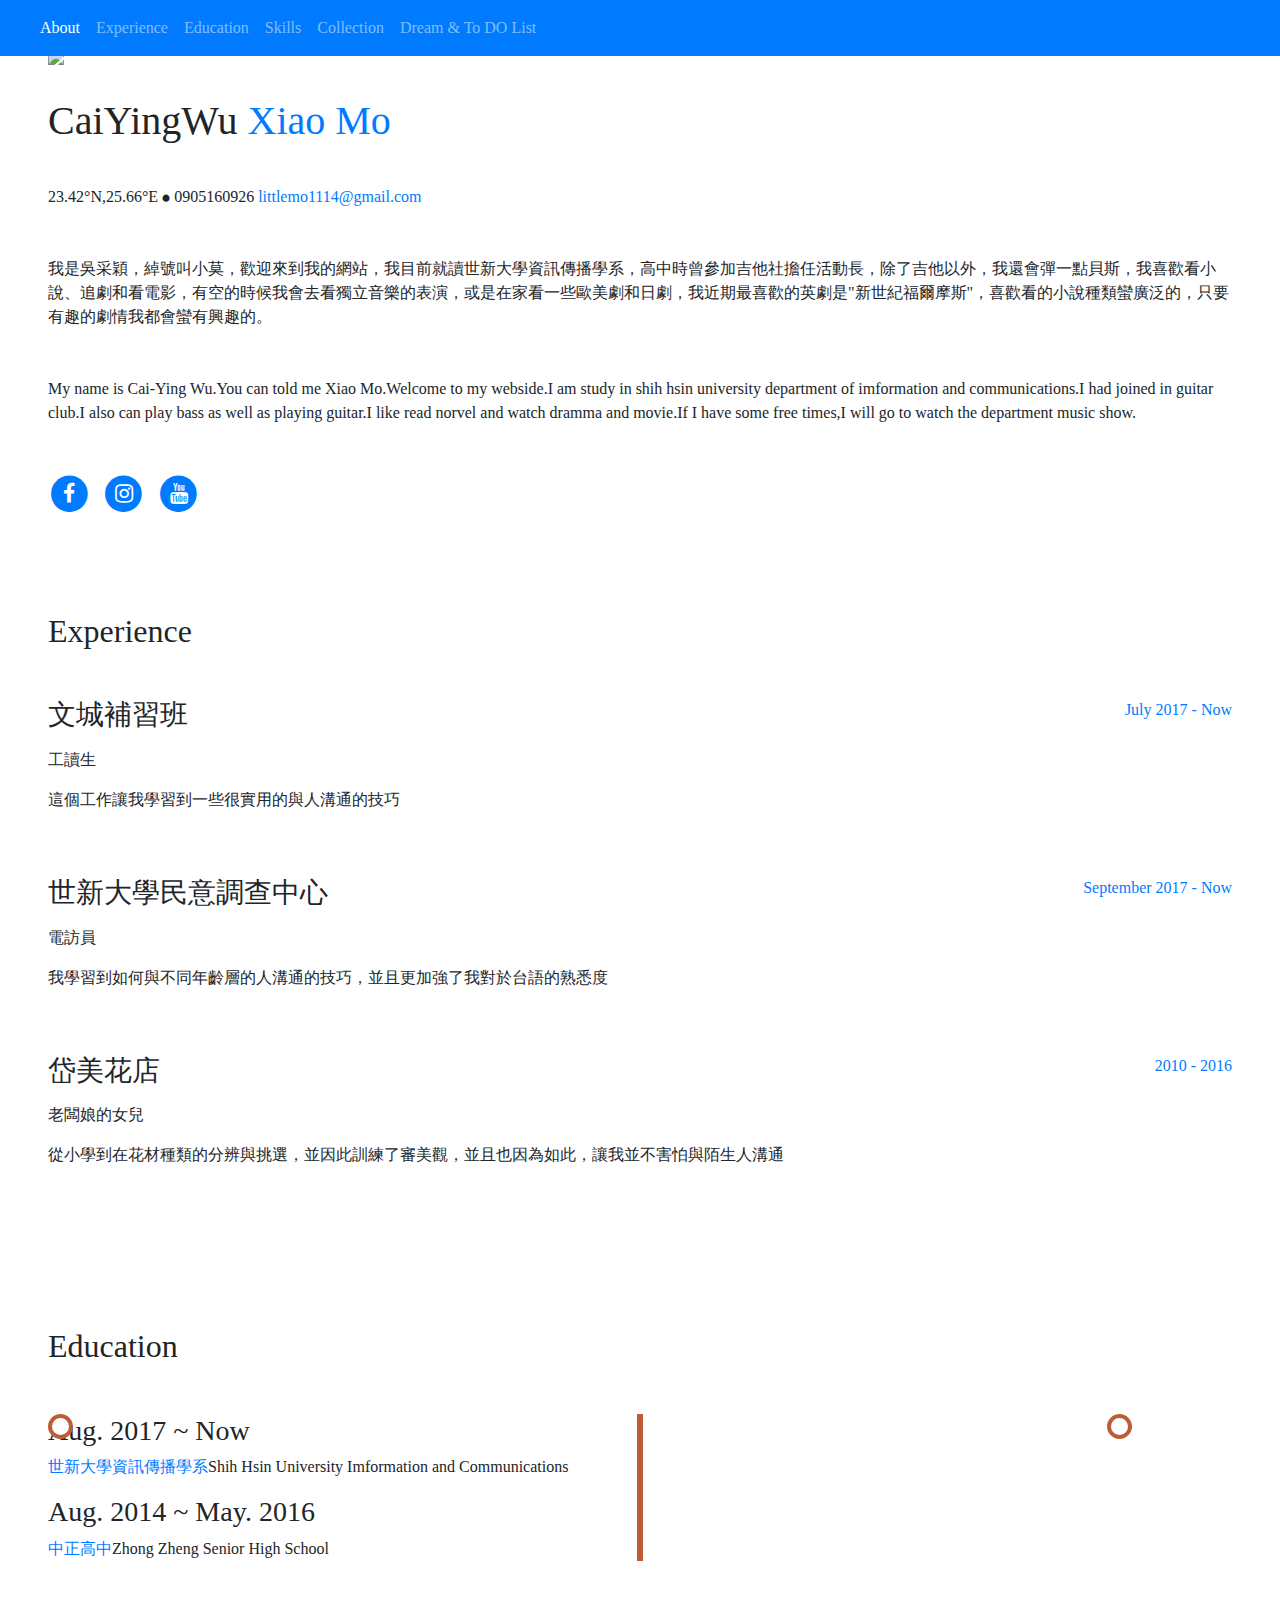
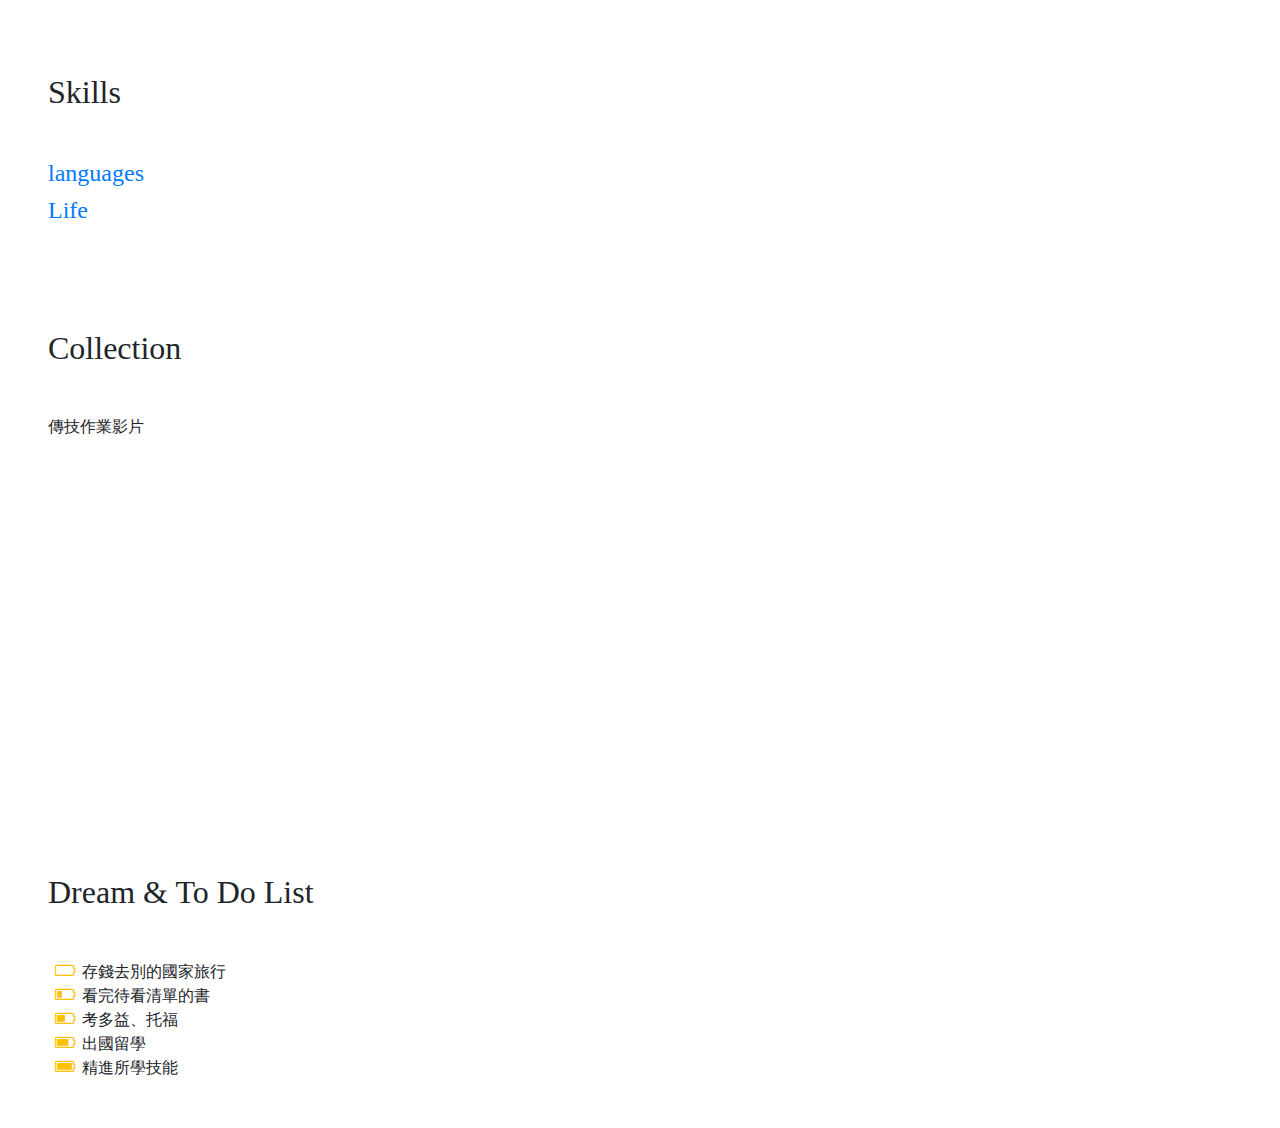
==== index.html @ 3e22c94c "Add files via upload" ====
<!DOCTYPE html>
<html lang="en">

  <head>

    <meta charset="utf-8">
    <meta name="viewport" content="width=device-width, initial-scale=1, shrink-to-fit=no">
    <meta name="個人簡歷" content="">
    <meta name="吳采穎" content="">

    <title>小莫der個人網站</title>

    <!-- Bootstrap core CSS -->
    <link href="vendor/bootstrap/css/bootstrap.min.css" rel="stylesheet">

    <!-- Custom fonts for this template -->
    <link href="https://fonts.googleapis.com/css?family=Saira+Extra+Condensed:100,200,300,400,500,600,700,800,900" rel="stylesheet">
    <link href="https://fonts.googleapis.com/css?family=Open+Sans:300,300i,400,400i,600,600i,700,700i,800,800i" rel="stylesheet">
    <link href="vendor/font-awesome/css/font-awesome.min.css" rel="stylesheet">
    <link href="vendor/devicons/css/devicons.min.css" rel="stylesheet">
    <link href="vendor/simple-line-icons/css/simple-line-icons.css" rel="stylesheet">

    <!-- Custom styles for this template -->
    <link href="css/resume.min.css" rel="stylesheet">
    <link href="css/myresume.css" rel="stylesheet">

  </head>

  <body id="page-top">

    <nav class="navbar navbar-expand-lg navbar-dark bg-primary fixed-top" id="sideNav">
      <a class="navbar-brand js-scroll-trigger" href="#page-top">
        <span class="d-block d-lg-none">Start Bootstrap</span>
        <span class="d-none d-lg-block">
          <img class="img-fluid img-profile rounded-circle mx-auto mb-2" src="img/6666.jpg" alt="">
        </span>
      </a>
      <button class="navbar-toggler" type="button" data-toggle="collapse" data-target="#navbarSupportedContent" aria-controls="navbarSupportedContent" aria-expanded="false" aria-label="Toggle navigation">
        <span class="navbar-toggler-icon"></span>
      </button>
      <div class="collapse navbar-collapse" id="navbarSupportedContent">
        <ul class="navbar-nav">
          <li class="nav-item">
            <a class="nav-link js-scroll-trigger" href="#about">About</a>
          </li>
          <li class="nav-item">
            <a class="nav-link js-scroll-trigger" href="#experience">Experience</a>
          </li>
          <li class="nav-item">
            <a class="nav-link js-scroll-trigger" href="#education">Education</a>
          </li>
          <li class="nav-item">
            <a class="nav-link js-scroll-trigger" href="#skills">Skills</a>
          </li>
          <li class="nav-item">
            <a class="nav-link js-scroll-trigger" href="#collection">Collection</a>
          </li>
          <li class="nav-item">
            <a class="nav-link js-scroll-trigger" href="#dream">Dream & To DO List</a>
          </li>
        </ul>
      </div>
    </nav>

    <div class="container-fluid p-0">

      <section class="resume-section p-3 p-lg-5 d-flex d-column" id="about">
        <div class="my-auto">
            <img class="img-fluid img-profile mx-auto mb-2" src="img/unnamed.jpg">
          <h1 class="mb-0">CaiYingWu
            <span class="text-primary">Xiao Mo</span>
          </h1>
          <div class="subheading mb-5">23.42°N,25.66°E ⦁ 0905160926
            <a href="mailto:name@email.com">littlemo1114@gmail.com</a>
          </div>
          <p class="mb-5">我是吳采穎，綽號叫小莫，歡迎來到我的網站，我目前就讀世新大學資訊傳播學系，高中時曾參加吉他社擔任活動長，除了吉他以外，我還會彈一點貝斯，我喜歡看小說、追劇和看電影，有空的時候我會去看獨立音樂的表演，或是在家看一些歐美劇和日劇，我近期最喜歡的英劇是"新世紀福爾摩斯"，喜歡看的小說種類蠻廣泛的，只要有趣的劇情我都會蠻有興趣的。</p>
          <p class="mb-5">My name is Cai-Ying Wu.You can told me Xiao Mo.Welcome to my webside.I am study in shih hsin university department of imformation and communications.I had joined in guitar club.I also can play bass as well as playing guitar.I like read norvel and watch dramma and movie.If I have some free times,I will go to watch the department music show.
          <ul class="list-inline list-social-icons mb-0">
            <li class="list-inline-item">
              <a href="https://www.facebook.com/profile.php?id=100001587011706">
                <span class="fa-stack fa-lg">
                  <i class="fa fa-circle fa-stack-2x"></i>
                  <i class="fa fa-facebook fa-stack-1x fa-inverse"></i>
                </span>
              </a>
            </li>
            <li class="list-inline-item">
              <a href="https://www.instagram.com/chaiyingwu/">
                <span class="fa-stack fa-lg">
                  <i class="fa fa-circle fa-stack-2x"></i>
                  <i class="fa fa-instagram fa-stack-1x fa-inverse"></i>
                </span>
              </a>
            </li>
            <li class="list-inline-item">
              <a href="https://www.youtube.com/channel/UCIjIbM8MMG_orZ8WwXvexpA?view_as=subscriber">
                <span class="fa-stack fa-lg">
                  <i class="fa fa-circle fa-stack-2x"></i>
                  <i class="fa fa-youtube fa-stack-1x fa-inverse"></i>
                </span>
              </a>
            </li>
          </ul>
        </div>
      </section>

      <section class="resume-section p-3 p-lg-5 d-flex flex-column" id="experience">
        <div class="my-auto">
          <h2 class="mb-5">Experience</h2>

          <div class="resume-item d-flex flex-column flex-md-row mb-5">
            <div class="resume-content mr-auto">
              <h3 class="mb-0">文城補習班</h3>
              <div class="subheading mb-3">工讀生</div>
              <p>這個工作讓我學習到一些很實用的與人溝通的技巧</p>
            </div>
            <div class="resume-date text-md-right">
              <span class="text-primary">July 2017 - Now</span>
            </div>
          </div>

          <div class="resume-item d-flex flex-column flex-md-row mb-5">
            <div class="resume-content mr-auto">
              <h3 class="mb-0">世新大學民意調查中心</h3>
              <div class="subheading mb-3">電訪員</div>
              <p>我學習到如何與不同年齡層的人溝通的技巧，並且更加強了我對於台語的熟悉度</p>
            </div>
            <div class="resume-date text-md-right">
              <span class="text-primary">September 2017 - Now</span>
            </div>
          </div>
          
          <div class="resume-item d-flex flex-column flex-md-row mb-5">
            <div class="resume-content mr-auto">
              <h3 class="mb-0">岱美花店</h3>
              <div class="subheading mb-3">老闆娘的女兒</div>
              <p>從小學到在花材種類的分辨與挑選，並因此訓練了審美觀，並且也因為如此，讓我並不害怕與陌生人溝通</p>
            </div>
            <div class="resume-date text-md-right">
              <span class="text-primary">2010 - 2016</span>
            </div>
          </div>
        </div>

      </section>

      <section class="resume-section p-3 p-lg-5 d-flex flex-column" id="education">
        <div class="my-auto">
          <h2 class="mb-5">Education</h2>
          
          <div class="timeline">
			<div class="timeline-block timeline-left">
			  <div class="timeline-content">
			    <h3>Aug. 2017 ~ Now</h3>
				<p><span class="text-primary">世新大學資訊傳播學系</span>Shih Hsin University Imformation and Communications</p>
			  </div>
			  </div>
		  
		    <div class="timeline-block timeline-right">
			  <div class="timeline-content">
			    <h3>Aug. 2014 ~ May. 2016</h3>
				<p><span class="text-primary">中正高中</span>Zhong Zheng Senior High School</p>
			  </div>
			</div>
			</div>
			</div>
			</section>
		      

      <section class="resume-section p-3 p-lg-5 d-flex flex-column" id="skills">
        <div class="my-auto">
          <h2 class="mb-5">Skills</h2>
        <div class="panel-group" id="accordion">
  <div class="panel panel-default">
    <div class="panel-heading">
      <h4 class="panel-title">
        <a data-toggle="collapse" data-parent="#accordion" href="#collapse1">
        languages</a>
      </h4>
    </div>
    <div id="collapse1" class="panel-collapse collapse in">
      <div class="panel-body">
          <h5>Mandarin</h5>
          <h5>English</h5>
          <h5>Taiwanese</h5>
      </div>
    </div>
  </div>
  <div class="panel panel-default">
    <div class="panel-heading">
      <h4 class="panel-title">
        <a data-toggle="collapse" data-parent="#accordion" href="#collapse2">
        Life</a>
      </h4>
    </div>
    <div id="collapse2" class="panel-collapse collapse">
      <div class="panel-body">
          <h5>Wearing Make-up</h5>
          <h5>Playing Bass</h5>
          <h5>Taking Picture</h5>
      </div>
    </div>
  </div>
  
</div>

        </div>
      </section>

      <section class="resume-section p-3 p-lg-5 d-flex flex-column" id="collection">
        <div class="my-auto">
          <h2 class="mb-5">Collection</h2>
          <p>傳技作業影片</p>
          <iframe width="560" height="315" src="https://www.youtube.com/embed/wiW99GGfZ_w" frameborder="0" allow="autoplay; encrypted-media" allowfullscreen></iframe>
        </div>
      </section>

      <section class="resume-section p-3 p-lg-5 d-flex flex-column" id="dream">
        <div class="my-auto">
          <h2 class="mb-5">Dream & To Do List</h2>
          <ul class="fa-ul mb-0">
            <li>
              <i class="fa-li fa fa-battery-0 text-warning"></i>
              存錢去別的國家旅行</li>
            <li>
              <i class="fa-li fa fa-battery-1 text-warning"></i>
              看完待看清單的書</li>
            <li>
              <i class="fa-li fa fa-battery-2 text-warning"></i>
              考多益、托福</li>
            <li>
              <i class="fa-li fa fa-battery-3 text-warning"></i>
              出國留學</li>
            <li>
              <i class="fa-li fa fa-battery-4 text-warning"></i>
              精進所學技能</li>
          </ul>
        </div>
      </section>

    </div>

    <!-- Bootstrap core JavaScript -->
    <script src="vendor/jquery/jquery.min.js"></script>
    <script src="vendor/bootstrap/js/bootstrap.bundle.min.js"></script>

    <!-- Plugin JavaScript -->
    <script src="vendor/jquery-easing/jquery.easing.min.js"></script>

    <!-- Custom scripts for this template -->
    <script src="js/resume.min.js"></script>

  </body>

</html>
---- vendor/devicons/css/devicons.min.css ----
/*!
 *  Devicons 1.8.0 made by Theodore Vorillas / http://vorillaz.com 
 */
@font-face{font-family:devicons;src:url(../fonts/devicons.eot?xqxft6);src:url(../fonts/devicons.eot?#iefixxqxft6) format("embedded-opentype"),url(../fonts/devicons.woff?xqxft6) format("woff"),url(../fonts/devicons.ttf?xqxft6) format("truetype"),url(../fonts/devicons.svg?xqxft6#devicons) format("svg");font-weight:400;font-style:normal}.devicons{font-family:devicons;speak:none;font-style:normal;font-weight:400;font-variant:normal;text-transform:none;line-height:1;-webkit-font-smoothing:antialiased;-moz-osx-font-smoothing:grayscale}.devicons-git:before{content:"\e602"}.devicons-git_compare:before{content:"\e628"}.devicons-git_branch:before{content:"\e625"}.devicons-git_commit:before{content:"\e629"}.devicons-git_pull_request:before{content:"\e626"}.devicons-git_merge:before{content:"\e627"}.devicons-bitbucket:before{content:"\e603"}.devicons-github_alt:before{content:"\e608"}.devicons-github_badge:before{content:"\e609"}.devicons-github:before{content:"\e60a"}.devicons-github_full:before{content:"\e617"}.devicons-java:before{content:"\e638"}.devicons-ruby:before{content:"\e639"}.devicons-scala:before{content:"\e637"}.devicons-python:before{content:"\e63c"}.devicons-go:before{content:"\e624"}.devicons-ruby_on_rails:before{content:"\e63b"}.devicons-django:before{content:"\e61d"}.devicons-markdown:before{content:"\e63e"}.devicons-php:before{content:"\e63d"}.devicons-mysql:before{content:"\e604"}.devicons-streamline:before{content:"\e605"}.devicons-database:before{content:"\e606"}.devicons-laravel:before{content:"\e63f"}.devicons-javascript:before{content:"\e64e"}.devicons-angular:before{content:"\e653"}.devicons-backbone:before{content:"\e652"}.devicons-coffeescript:before{content:"\e651"}.devicons-jquery:before{content:"\e650"}.devicons-modernizr:before{content:"\e620"}.devicons-jquery_ui:before{content:"\e654"}.devicons-ember:before{content:"\e61b"}.devicons-dojo:before{content:"\e61c"}.devicons-nodejs:before{content:"\e619"}.devicons-nodejs_small:before{content:"\e618"}.devicons-javascript_shield:before{content:"\e64f"}.devicons-bootstrap:before{content:"\e647"}.devicons-sass:before{content:"\e64b"}.devicons-css3_full:before{content:"\e64a"}.devicons-css3:before{content:"\e649"}.devicons-html5:before{content:"\e636"}.devicons-html5_multimedia:before{content:"\e632"}.devicons-html5_device_access:before{content:"\e633"}.devicons-html5_3d_effects:before{content:"\e635"}.devicons-html5_connectivity:before{content:"\e634"}.devicons-ghost_small:before{content:"\e614"}.devicons-ghost:before{content:"\e61f"}.devicons-magento:before{content:"\e640"}.devicons-joomla:before{content:"\e641"}.devicons-jekyll_small:before{content:"\e60d"}.devicons-drupal:before{content:"\e642"}.devicons-wordpress:before{content:"\e60b"}.devicons-grunt:before{content:"\e64c"}.devicons-bower:before{content:"\e64d"}.devicons-npm:before{content:"\e61e"}.devicons-yahoo_small:before{content:"\e62b"}.devicons-yahoo:before{content:"\e615"}.devicons-bing_small:before{content:"\e600"}.devicons-windows:before{content:"\e60f"}.devicons-linux:before{content:"\e612"}.devicons-ubuntu:before{content:"\e63a"}.devicons-android:before{content:"\e60e"}.devicons-apple:before{content:"\e611"}.devicons-appstore:before{content:"\e613"}.devicons-phonegap:before{content:"\e630"}.devicons-blackberry:before{content:"\e623"}.devicons-stackoverflow:before{content:"\e610"}.devicons-techcrunch:before{content:"\e62c"}.devicons-codrops:before{content:"\e62f"}.devicons-css_tricks:before{content:"\e601"}.devicons-smashing_magazine:before{content:"\e62d"}.devicons-netmagazine:before{content:"\e62e"}.devicons-codepen:before{content:"\e616"}.devicons-cssdeck:before{content:"\e62a"}.devicons-hackernews:before{content:"\e61a"}.devicons-dropbox:before{content:"\e607"}.devicons-google_drive:before{content:"\e631"}.devicons-visualstudio:before{content:"\e60c"}.devicons-unity_small:before{content:"\e621"}.devicons-raspberry_pi:before{content:"\e622"}.devicons-chrome:before{content:"\e643"}.devicons-ie:before{content:"\e644"}.devicons-firefox:before{content:"\e645"}.devicons-opera:before{content:"\e646"}.devicons-safari:before{content:"\e648"}.devicons-swift:before{content:"\e655"}.devicons-symfony:before{content:"\e656"}.devicons-symfony_badge:before{content:"\e657"}.devicons-less:before{content:"\e658"}.devicons-stylus:before{content:"\e659"}.devicons-trello:before{content:"\e65a"}.devicons-atlassian:before{content:"\e65b"}.devicons-jira:before{content:"\e65c"}.devicons-envato:before{content:"\e65d"}.devicons-snap_svg:before{content:"\e65e"}.devicons-raphael:before{content:"\e65f"}.devicons-google_analytics:before{content:"\e660"}.devicons-compass:before{content:"\e661"}.devicons-onedrive:before{content:"\e662"}.devicons-gulp:before{content:"\e663"}.devicons-atom:before{content:"\e664"}.devicons-cisco:before{content:"\e665"}.devicons-nancy:before{content:"\e666"}.devicons-clojure:before{content:"\e668"}.devicons-clojure_alt:before{content:"\e66a"}.devicons-perl:before{content:"\e669"}.devicons-celluloid:before{content:"\e66b"}.devicons-w3c:before{content:"\e66c"}.devicons-redis:before{content:"\e66d"}.devicons-postgresql:before{content:"\e66e"}.devicons-webplatform:before{content:"\e66f"}.devicons-jenkins:before{content:"\e667"}.devicons-requirejs:before{content:"\e670"}.devicons-opensource:before{content:"\e671"}.devicons-typo3:before{content:"\e672"}.devicons-uikit:before{content:"\e673"}.devicons-doctrine:before{content:"\e674"}.devicons-groovy:before{content:"\e675"}.devicons-nginx:before{content:"\e676"}.devicons-haskell:before{content:"\e677"}.devicons-zend:before{content:"\e678"}.devicons-gnu:before{content:"\e679"}.devicons-yeoman:before{content:"\e67a"}.devicons-heroku:before{content:"\e67b"}.devicons-debian:before{content:"\e67d"}.devicons-travis:before{content:"\e67e"}.devicons-dotnet:before{content:"\e67f"}.devicons-codeigniter:before{content:"\e680"}.devicons-javascript_badge:before{content:"\e681"}.devicons-yii:before{content:"\e682"}.devicons-msql_server:before{content:"\e67c"}.devicons-composer:before{content:"\e683"}.devicons-krakenjs_badge:before{content:"\e684"}.devicons-krakenjs:before{content:"\e685"}.devicons-mozilla:before{content:"\e686"}.devicons-firebase:before{content:"\e687"}.devicons-sizzlejs:before{content:"\e688"}.devicons-creativecommons:before{content:"\e689"}.devicons-creativecommons_badge:before{content:"\e68a"}.devicons-mitlicence:before{content:"\e68b"}.devicons-senchatouch:before{content:"\e68c"}.devicons-bugsense:before{content:"\e68d"}.devicons-extjs:before{content:"\e68e"}.devicons-mootools_badge:before{content:"\e68f"}.devicons-mootools:before{content:"\e690"}.devicons-ruby_rough:before{content:"\e691"}.devicons-komodo:before{content:"\e692"}.devicons-coda:before{content:"\e693"}.devicons-bintray:before{content:"\e694"}.devicons-terminal:before{content:"\e695"}.devicons-code:before{content:"\e696"}.devicons-responsive:before{content:"\e697"}.devicons-dart:before{content:"\e698"}.devicons-aptana:before{content:"\e699"}.devicons-mailchimp:before{content:"\e69a"}.devicons-netbeans:before{content:"\e69b"}.devicons-dreamweaver:before{content:"\e69c"}.devicons-brackets:before{content:"\e69d"}.devicons-eclipse:before{content:"\e69e"}.devicons-cloud9:before{content:"\e69f"}.devicons-scrum:before{content:"\e6a0"}.devicons-prolog:before{content:"\e6a1"}.devicons-terminal_badge:before{content:"\e6a2"}.devicons-code_badge:before{content:"\e6a3"}.devicons-mongodb:before{content:"\e6a4"}.devicons-meteor:before{content:"\e6a5"}.devicons-meteorfull:before{content:"\e6a6"}.devicons-fsharp:before{content:"\e6a7"}.devicons-rust:before{content:"\e6a8"}.devicons-ionic:before{content:"\e6a9"}.devicons-sublime:before{content:"\e6aa"}.devicons-appcelerator:before{content:"\e6ab"}.devicons-asterisk:before{content:"\e6ac"}.devicons-aws:before{content:"\e6ad"}.devicons-digital-ocean:before{content:"\e6ae"}.devicons-dlang:before{content:"\e6af"}.devicons-docker:before{content:"\e6b0"}.devicons-erlang:before{content:"\e6b1"}.devicons-google-cloud-platform:before{content:"\e6b2"}.devicons-grails:before{content:"\e6b3"}.devicons-illustrator:before{content:"\e6b4"}.devicons-intellij:before{content:"\e6b5"}.devicons-materializecss:before{content:"\e6b6"}.devicons-openshift:before{content:"\e6b7"}.devicons-photoshop:before{content:"\e6b8"}.devicons-rackspace:before{content:"\e6b9"}.devicons-react:before{content:"\e6ba"}.devicons-redhat:before{content:"\e6bb"}.devicons-scriptcs:before{content:"\e6bc"}.devicons-sqllite:before{content:"\e6c4"}.devicons-vim:before{content:"\e6c5"}
---- vendor/simple-line-icons/css/simple-line-icons.css ----
@font-face {
  font-family: 'simple-line-icons';
  src: url('../fonts/Simple-Line-Icons.eot?v=2.4.0');
  src: url('../fonts/Simple-Line-Icons.eot?v=2.4.0#iefix') format('embedded-opentype'), url('../fonts/Simple-Line-Icons.woff2?v=2.4.0') format('woff2'), url('../fonts/Simple-Line-Icons.ttf?v=2.4.0') format('truetype'), url('../fonts/Simple-Line-Icons.woff?v=2.4.0') format('woff'), url('../fonts/Simple-Line-Icons.svg?v=2.4.0#simple-line-icons') format('svg');
  font-weight: normal;
  font-style: normal;
}
/*
 Use the following CSS code if you want to have a class per icon.
 Instead of a list of all class selectors, you can use the generic [class*="icon-"] selector, but it's slower:
*/
.icon-user,
.icon-people,
.icon-user-female,
.icon-user-follow,
.icon-user-following,
.icon-user-unfollow,
.icon-login,
.icon-logout,
.icon-emotsmile,
.icon-phone,
.icon-call-end,
.icon-call-in,
.icon-call-out,
.icon-map,
.icon-location-pin,
.icon-direction,
.icon-directions,
.icon-compass,
.icon-layers,
.icon-menu,
.icon-list,
.icon-options-vertical,
.icon-options,
.icon-arrow-down,
.icon-arrow-left,
.icon-arrow-right,
.icon-arrow-up,
.icon-arrow-up-circle,
.icon-arrow-left-circle,
.icon-arrow-right-circle,
.icon-arrow-down-circle,
.icon-check,
.icon-clock,
.icon-plus,
.icon-minus,
.icon-close,
.icon-event,
.icon-exclamation,
.icon-organization,
.icon-trophy,
.icon-screen-smartphone,
.icon-screen-desktop,
.icon-plane,
.icon-notebook,
.icon-mustache,
.icon-mouse,
.icon-magnet,
.icon-energy,
.icon-disc,
.icon-cursor,
.icon-cursor-move,
.icon-crop,
.icon-chemistry,
.icon-speedometer,
.icon-shield,
.icon-screen-tablet,
.icon-magic-wand,
.icon-hourglass,
.icon-graduation,
.icon-ghost,
.icon-game-controller,
.icon-fire,
.icon-eyeglass,
.icon-envelope-open,
.icon-envelope-letter,
.icon-bell,
.icon-badge,
.icon-anchor,
.icon-wallet,
.icon-vector,
.icon-speech,
.icon-puzzle,
.icon-printer,
.icon-present,
.icon-playlist,
.icon-pin,
.icon-picture,
.icon-handbag,
.icon-globe-alt,
.icon-globe,
.icon-folder-alt,
.icon-folder,
.icon-film,
.icon-feed,
.icon-drop,
.icon-drawer,
.icon-docs,
.icon-doc,
.icon-diamond,
.icon-cup,
.icon-calculator,
.icon-bubbles,
.icon-briefcase,
.icon-book-open,
.icon-basket-loaded,
.icon-basket,
.icon-bag,
.icon-action-undo,
.icon-action-redo,
.icon-wrench,
.icon-umbrella,
.icon-trash,
.icon-tag,
.icon-support,
.icon-frame,
.icon-size-fullscreen,
.icon-size-actual,
.icon-shuffle,
.icon-share-alt,
.icon-share,
.icon-rocket,
.icon-question,
.icon-pie-chart,
.icon-pencil,
.icon-note,
.icon-loop,
.icon-home,
.icon-grid,
.icon-graph,
.icon-microphone,
.icon-music-tone-alt,
.icon-music-tone,
.icon-earphones-alt,
.icon-earphones,
.icon-equalizer,
.icon-like,
.icon-dislike,
.icon-control-start,
.icon-control-rewind,
.icon-control-play,
.icon-control-pause,
.icon-control-forward,
.icon-control-end,
.icon-volume-1,
.icon-volume-2,
.icon-volume-off,
.icon-calendar,
.icon-bulb,
.icon-chart,
.icon-ban,
.icon-bubble,
.icon-camrecorder,
.icon-camera,
.icon-cloud-download,
.icon-cloud-upload,
.icon-envelope,
.icon-eye,
.icon-flag,
.icon-heart,
.icon-info,
.icon-key,
.icon-link,
.icon-lock,
.icon-lock-open,
.icon-magnifier,
.icon-magnifier-add,
.icon-magnifier-remove,
.icon-paper-clip,
.icon-paper-plane,
.icon-power,
.icon-refresh,
.icon-reload,
.icon-settings,
.icon-star,
.icon-symbol-female,
.icon-symbol-male,
.icon-target,
.icon-credit-card,
.icon-paypal,
.icon-social-tumblr,
.icon-social-twitter,
.icon-social-facebook,
.icon-social-instagram,
.icon-social-linkedin,
.icon-social-pinterest,
.icon-social-github,
.icon-social-google,
.icon-social-reddit,
.icon-social-skype,
.icon-social-dribbble,
.icon-social-behance,
.icon-social-foursqare,
.icon-social-soundcloud,
.icon-social-spotify,
.icon-social-stumbleupon,
.icon-social-youtube,
.icon-social-dropbox,
.icon-social-vkontakte,
.icon-social-steam {
  font-family: 'simple-line-icons';
  speak: none;
  font-style: normal;
  font-weight: normal;
  font-variant: normal;
  text-transform: none;
  line-height: 1;
  /* Better Font Rendering =========== */
  -webkit-font-smoothing: antialiased;
  -moz-osx-font-smoothing: grayscale;
}
.icon-user:before {
  content: "\e005";
}
.icon-people:before {
  content: "\e001";
}
.icon-user-female:before {
  content: "\e000";
}
.icon-user-follow:before {
  content: "\e002";
}
.icon-user-following:before {
  content: "\e003";
}
.icon-user-unfollow:before {
  content: "\e004";
}
.icon-login:before {
  content: "\e066";
}
.icon-logout:before {
  content: "\e065";
}
.icon-emotsmile:before {
  content: "\e021";
}
.icon-phone:before {
  content: "\e600";
}
.icon-call-end:before {
  content: "\e048";
}
.icon-call-in:before {
  content: "\e047";
}
.icon-call-out:before {
  content: "\e046";
}
.icon-map:before {
  content: "\e033";
}
.icon-location-pin:before {
  content: "\e096";
}
.icon-direction:before {
  content: "\e042";
}
.icon-directions:before {
  content: "\e041";
}
.icon-compass:before {
  content: "\e045";
}
.icon-layers:before {
  content: "\e034";
}
.icon-menu:before {
  content: "\e601";
}
.icon-list:before {
  content: "\e067";
}
.icon-options-vertical:before {
  content: "\e602";
}
.icon-options:before {
  content: "\e603";
}
.icon-arrow-down:before {
  content: "\e604";
}
.icon-arrow-left:before {
  content: "\e605";
}
.icon-arrow-right:before {
  content: "\e606";
}
.icon-arrow-up:before {
  content: "\e607";
}
.icon-arrow-up-circle:before {
  content: "\e078";
}
.icon-arrow-left-circle:before {
  content: "\e07a";
}
.icon-arrow-right-circle:before {
  content: "\e079";
}
.icon-arrow-down-circle:before {
  content: "\e07b";
}
.icon-check:before {
  content: "\e080";
}
.icon-clock:before {
  content: "\e081";
}
.icon-plus:before {
  content: "\e095";
}
.icon-minus:before {
  content: "\e615";
}
.icon-close:before {
  content: "\e082";
}
.icon-event:before {
  content: "\e619";
}
.icon-exclamation:before {
  content: "\e617";
}
.icon-organization:before {
  content: "\e616";
}
.icon-trophy:before {
  content: "\e006";
}
.icon-screen-smartphone:before {
  content: "\e010";
}
.icon-screen-desktop:before {
  content: "\e011";
}
.icon-plane:before {
  content: "\e012";
}
.icon-notebook:before {
  content: "\e013";
}
.icon-mustache:before {
  content: "\e014";
}
.icon-mouse:before {
  content: "\e015";
}
.icon-magnet:before {
  content: "\e016";
}
.icon-energy:before {
  content: "\e020";
}
.icon-disc:before {
  content: "\e022";
}
.icon-cursor:before {
  content: "\e06e";
}
.icon-cursor-move:before {
  content: "\e023";
}
.icon-crop:before {
  content: "\e024";
}
.icon-chemistry:before {
  content: "\e026";
}
.icon-speedometer:before {
  content: "\e007";
}
.icon-shield:before {
  content: "\e00e";
}
.icon-screen-tablet:before {
  content: "\e00f";
}
.icon-magic-wand:before {
  content: "\e017";
}
.icon-hourglass:before {
  content: "\e018";
}
.icon-graduation:before {
  content: "\e019";
}
.icon-ghost:before {
  content: "\e01a";
}
.icon-game-controller:before {
  content: "\e01b";
}
.icon-fire:before {
  content: "\e01c";
}
.icon-eyeglass:before {
  content: "\e01d";
}
.icon-envelope-open:before {
  content: "\e01e";
}
.icon-envelope-letter:before {
  content: "\e01f";
}
.icon-bell:before {
  content: "\e027";
}
.icon-badge:before {
  content: "\e028";
}
.icon-anchor:before {
  content: "\e029";
}
.icon-wallet:before {
  content: "\e02a";
}
.icon-vector:before {
  content: "\e02b";
}
.icon-speech:before {
  content: "\e02c";
}
.icon-puzzle:before {
  content: "\e02d";
}
.icon-printer:before {
  content: "\e02e";
}
.icon-present:before {
  content: "\e02f";
}
.icon-playlist:before {
  content: "\e030";
}
.icon-pin:before {
  content: "\e031";
}
.icon-picture:before {
  content: "\e032";
}
.icon-handbag:before {
  content: "\e035";
}
.icon-globe-alt:before {
  content: "\e036";
}
.icon-globe:before {
  content: "\e037";
}
.icon-folder-alt:before {
  content: "\e039";
}
.icon-folder:before {
  content: "\e089";
}
.icon-film:before {
  content: "\e03a";
}
.icon-feed:before {
  content: "\e03b";
}
.icon-drop:before {
  content: "\e03e";
}
.icon-drawer:before {
  content: "\e03f";
}
.icon-docs:before {
  content: "\e040";
}
.icon-doc:before {
  content: "\e085";
}
.icon-diamond:before {
  content: "\e043";
}
.icon-cup:before {
  content: "\e044";
}
.icon-calculator:before {
  content: "\e049";
}
.icon-bubbles:before {
  content: "\e04a";
}
.icon-briefcase:before {
  content: "\e04b";
}
.icon-book-open:before {
  content: "\e04c";
}
.icon-basket-loaded:before {
  content: "\e04d";
}
.icon-basket:before {
  content: "\e04e";
}
.icon-bag:before {
  content: "\e04f";
}
.icon-action-undo:before {
  content: "\e050";
}
.icon-action-redo:before {
  content: "\e051";
}
.icon-wrench:before {
  content: "\e052";
}
.icon-umbrella:before {
  content: "\e053";
}
.icon-trash:before {
  content: "\e054";
}
.icon-tag:before {
  content: "\e055";
}
.icon-support:before {
  content: "\e056";
}
.icon-frame:before {
  content: "\e038";
}
.icon-size-fullscreen:before {
  content: "\e057";
}
.icon-size-actual:before {
  content: "\e058";
}
.icon-shuffle:before {
  content: "\e059";
}
.icon-share-alt:before {
  content: "\e05a";
}
.icon-share:before {
  content: "\e05b";
}
.icon-rocket:before {
  content: "\e05c";
}
.icon-question:before {
  content: "\e05d";
}
.icon-pie-chart:before {
  content: "\e05e";
}
.icon-pencil:before {
  content: "\e05f";
}
.icon-note:before {
  content: "\e060";
}
.icon-loop:before {
  content: "\e064";
}
.icon-home:before {
  content: "\e069";
}
.icon-grid:before {
  content: "\e06a";
}
.icon-graph:before {
  content: "\e06b";
}
.icon-microphone:before {
  content: "\e063";
}
.icon-music-tone-alt:before {
  content: "\e061";
}
.icon-music-tone:before {
  content: "\e062";
}
.icon-earphones-alt:before {
  content: "\e03c";
}
.icon-earphones:before {
  content: "\e03d";
}
.icon-equalizer:before {
  content: "\e06c";
}
.icon-like:before {
  content: "\e068";
}
.icon-dislike:before {
  content: "\e06d";
}
.icon-control-start:before {
  content: "\e06f";
}
.icon-control-rewind:before {
  content: "\e070";
}
.icon-control-play:before {
  content: "\e071";
}
.icon-control-pause:before {
  content: "\e072";
}
.icon-control-forward:before {
  content: "\e073";
}
.icon-control-end:before {
  content: "\e074";
}
.icon-volume-1:before {
  content: "\e09f";
}
.icon-volume-2:before {
  content: "\e0a0";
}
.icon-volume-off:before {
  content: "\e0a1";
}
.icon-calendar:before {
  content: "\e075";
}
.icon-bulb:before {
  content: "\e076";
}
.icon-chart:before {
  content: "\e077";
}
.icon-ban:before {
  content: "\e07c";
}
.icon-bubble:before {
  content: "\e07d";
}
.icon-camrecorder:before {
  content: "\e07e";
}
.icon-camera:before {
  content: "\e07f";
}
.icon-cloud-download:before {
  content: "\e083";
}
.icon-cloud-upload:before {
  content: "\e084";
}
.icon-envelope:before {
  content: "\e086";
}
.icon-eye:before {
  content: "\e087";
}
.icon-flag:before {
  content: "\e088";
}
.icon-heart:before {
  content: "\e08a";
}
.icon-info:before {
  content: "\e08b";
}
.icon-key:before {
  content: "\e08c";
}
.icon-link:before {
  content: "\e08d";
}
.icon-lock:before {
  content: "\e08e";
}
.icon-lock-open:before {
  content: "\e08f";
}
.icon-magnifier:before {
  content: "\e090";
}
.icon-magnifier-add:before {
  content: "\e091";
}
.icon-magnifier-remove:before {
  content: "\e092";
}
.icon-paper-clip:before {
  content: "\e093";
}
.icon-paper-plane:before {
  content: "\e094";
}
.icon-power:before {
  content: "\e097";
}
.icon-refresh:before {
  content: "\e098";
}
.icon-reload:before {
  content: "\e099";
}
.icon-settings:before {
  content: "\e09a";
}
.icon-star:before {
  content: "\e09b";
}
.icon-symbol-female:before {
  content: "\e09c";
}
.icon-symbol-male:before {
  content: "\e09d";
}
.icon-target:before {
  content: "\e09e";
}
.icon-credit-card:before {
  content: "\e025";
}
.icon-paypal:before {
  content: "\e608";
}
.icon-social-tumblr:before {
  content: "\e00a";
}
.icon-social-twitter:before {
  content: "\e009";
}
.icon-social-facebook:before {
  content: "\e00b";
}
.icon-social-instagram:before {
  content: "\e609";
}
.icon-social-linkedin:before {
  content: "\e60a";
}
.icon-social-pinterest:before {
  content: "\e60b";
}
.icon-social-github:before {
  content: "\e60c";
}
.icon-social-google:before {
  content: "\e60d";
}
.icon-social-reddit:before {
  content: "\e60e";
}
.icon-social-skype:before {
  content: "\e60f";
}
.icon-social-dribbble:before {
  content: "\e00d";
}
.icon-social-behance:before {
  content: "\e610";
}
.icon-social-foursqare:before {
  content: "\e611";
}
.icon-social-soundcloud:before {
  content: "\e612";
}
.icon-social-spotify:before {
  content: "\e613";
}
.icon-social-stumbleupon:before {
  content: "\e614";
}
.icon-social-youtube:before {
  content: "\e008";
}
.icon-social-dropbox:before {
  content: "\e00c";
}
.icon-social-vkontakte:before {
  content: "\e618";
}
.icon-social-steam:before {
  content: "\e620";
}
---- css/myresume.css ----
@import url(https://fonts.googleapis.com/earlyaccess/notosanstc.css);

body {
	font-family: "Noto Sans", "Noto Sans TC";
}

h1 {
	font-family: inherit;
	text-transform: none;
	line-height: 6rem;
}

.subheading {
	font-family: inherit;
	text-transform: none;
	margin-top: 1rem;
}

h2 {
    font-family: inherit;
}

h3 {
    font-family: inherit;
}

.timeline {

    position: relative;

    max-width:1200px;

    margin: 0 auto;

}



.timeline::after {

    content: '';

    position: absolute;

    width: 6px;

    background-color: #bd5d38;

    top: 0;

    bottom: 0;

    left: 50%;

    margin-left: -3px;

}



/* The circles on the timeline */

.timeline-block::after {

	content: '';

	position: absolute;

	width: 25px; 

	height: 25px;

	right: 100px;

	background-color: white;

	border: 4px solid #bd5d38;

	top: 0px;

	border-radius: 50%;

	z-index: 1;

}

/* place the container to the left */

.timeline-left{

	left: 0;

}

/* Place the container to the right */

.timeline-right{

	left: 50%;

}

/* Fix the circle for containers on the right side */

.timeline-right::after{

	left: 0;

}

/* Media queries - Responsive timeline on screens less than 992px wide */

@media screen and (max-width: 992px) {

	/* Place the timeline to the left */

	.timeline::after{

		left: 31px;

	}

}

/* Media queries - Responsive timeline on screens less than 992px wide */

 @media screen and (max-width: 992px) {

	 /* Place the timeline to the left */

	 .timeline::after {

		 left: 31px;

	 }

	 /* Full-width containers */

	 .timeline-block {

		 width: 100%;

		 padding-left: 70px;

		 padding-right: 25px;

	 }

	 /* Make all right containers behave like the left ones */

	 .timeline-right {

		 left: 50%;

	 }

 }

 /* Media queries - Responsive timeline on screens less than 992px wide */

 @media screen and (max-width: 992px) {

	 /* Place the timeline to the left */

	 .timeline::after {

		 left: 31px;

	 }

	 /* Full-width containers */

	 .timeline-block {

		 width: 100%;

		 padding-left: 70px;

		 padding-right: 25px;

	 }

	 /* Make all right containers behave like the left ones */

	 .timeline-right {

		 left: 0%;

	 }

 /* Make sure all circles are at the same spot */

 .timeline-left::after, .timeline-right::after{

	 left: 17px;

 }

 }
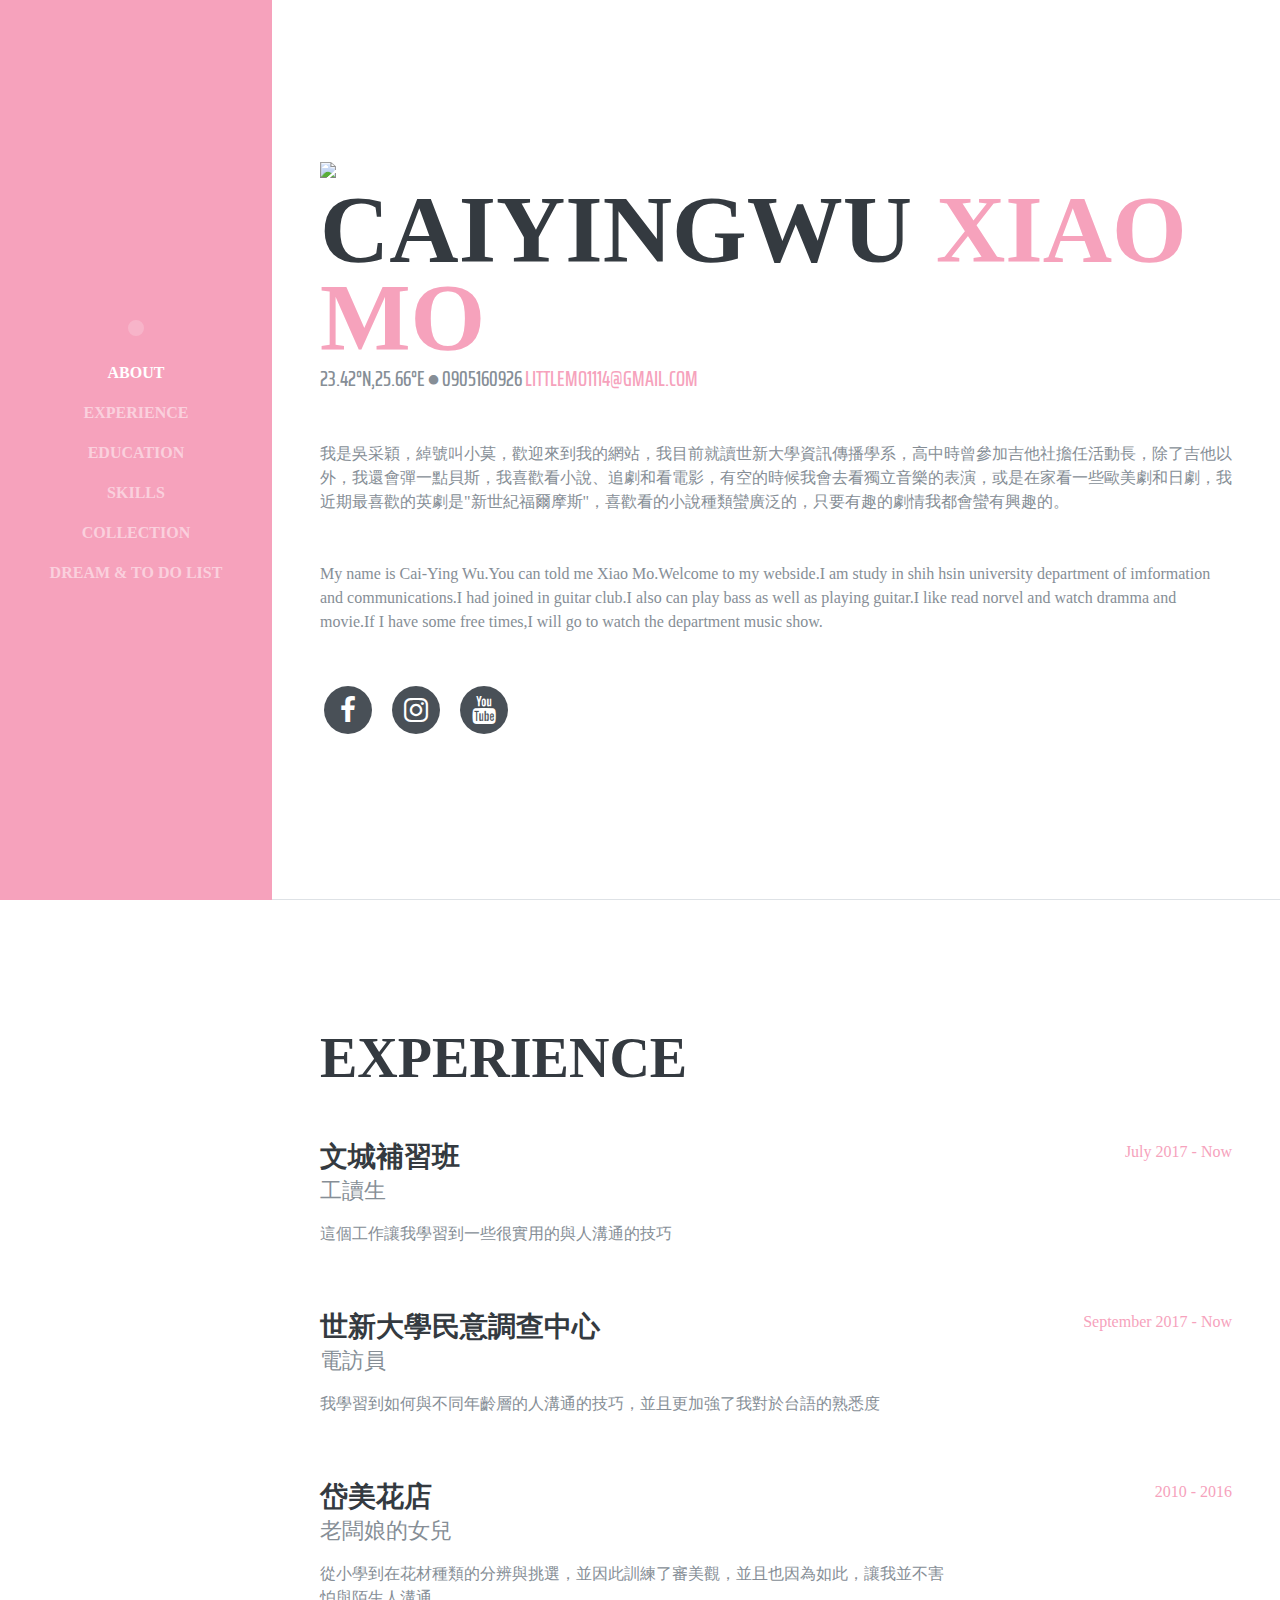
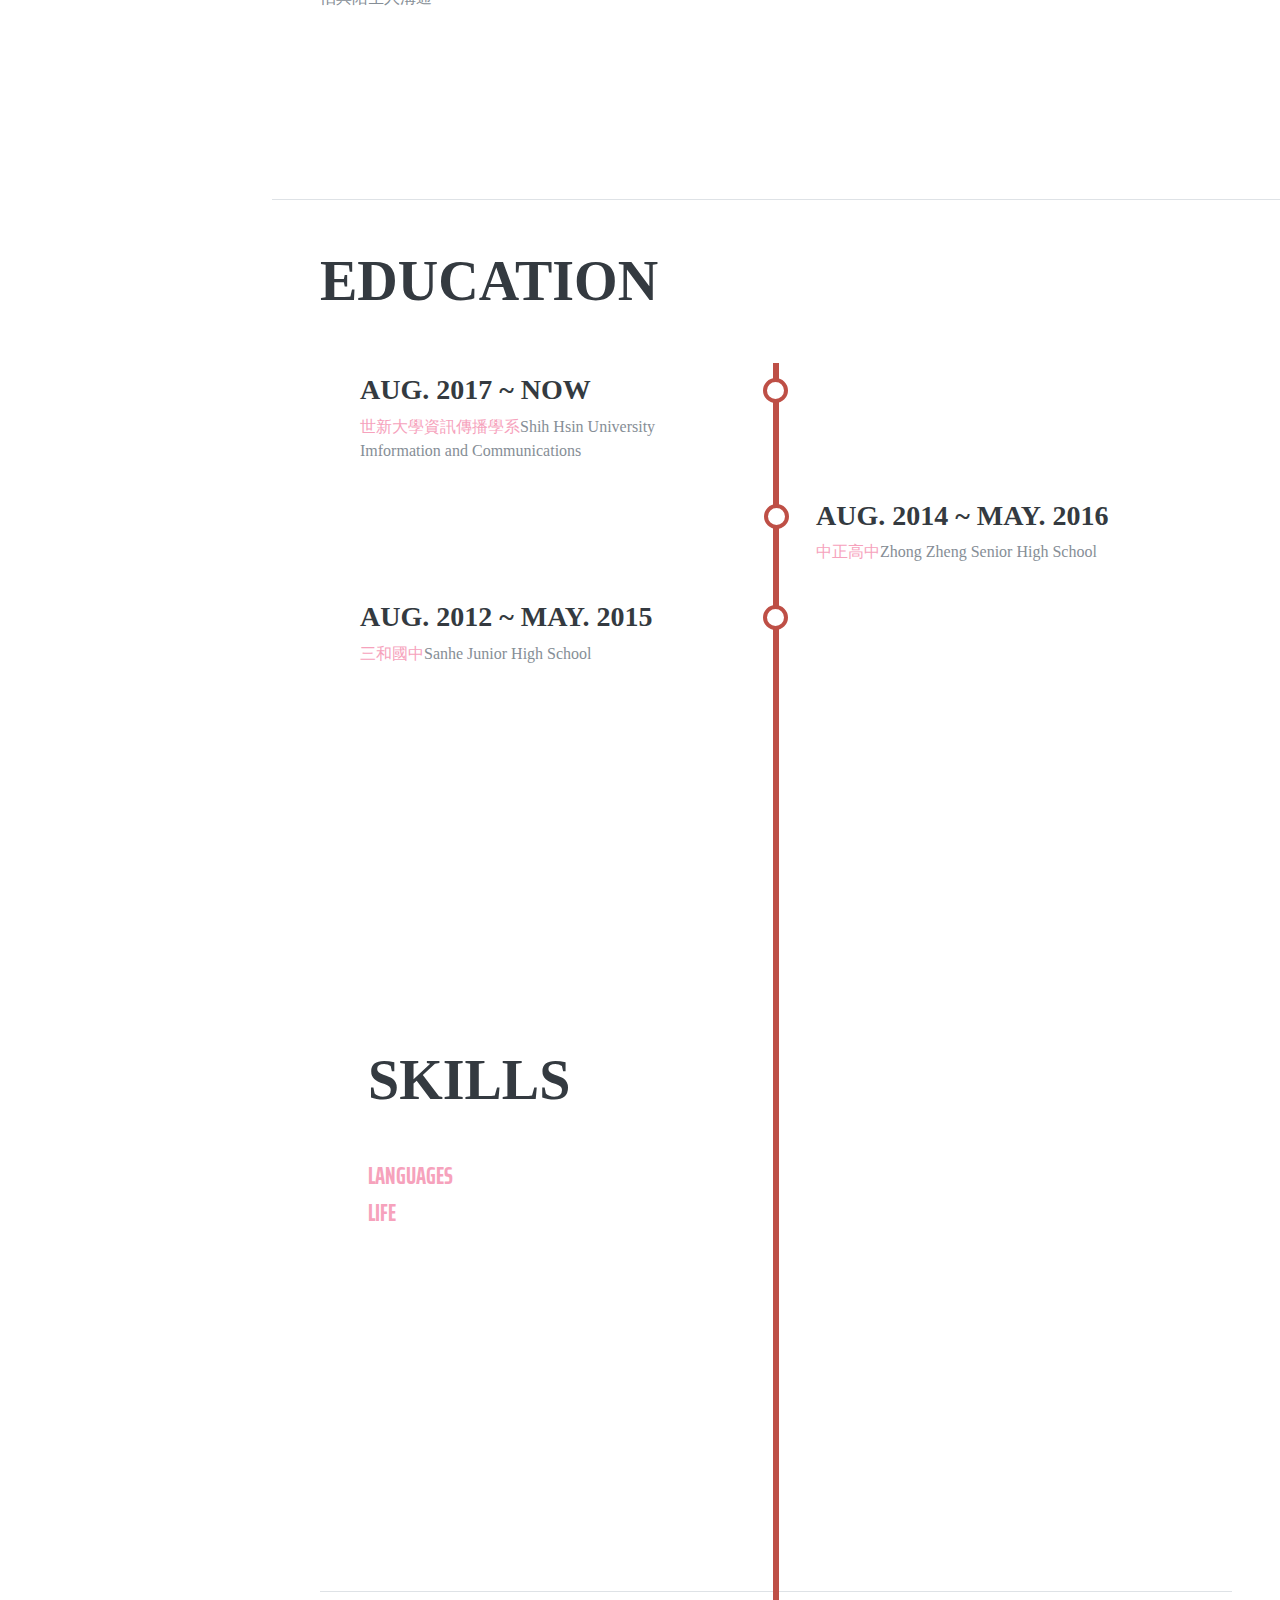
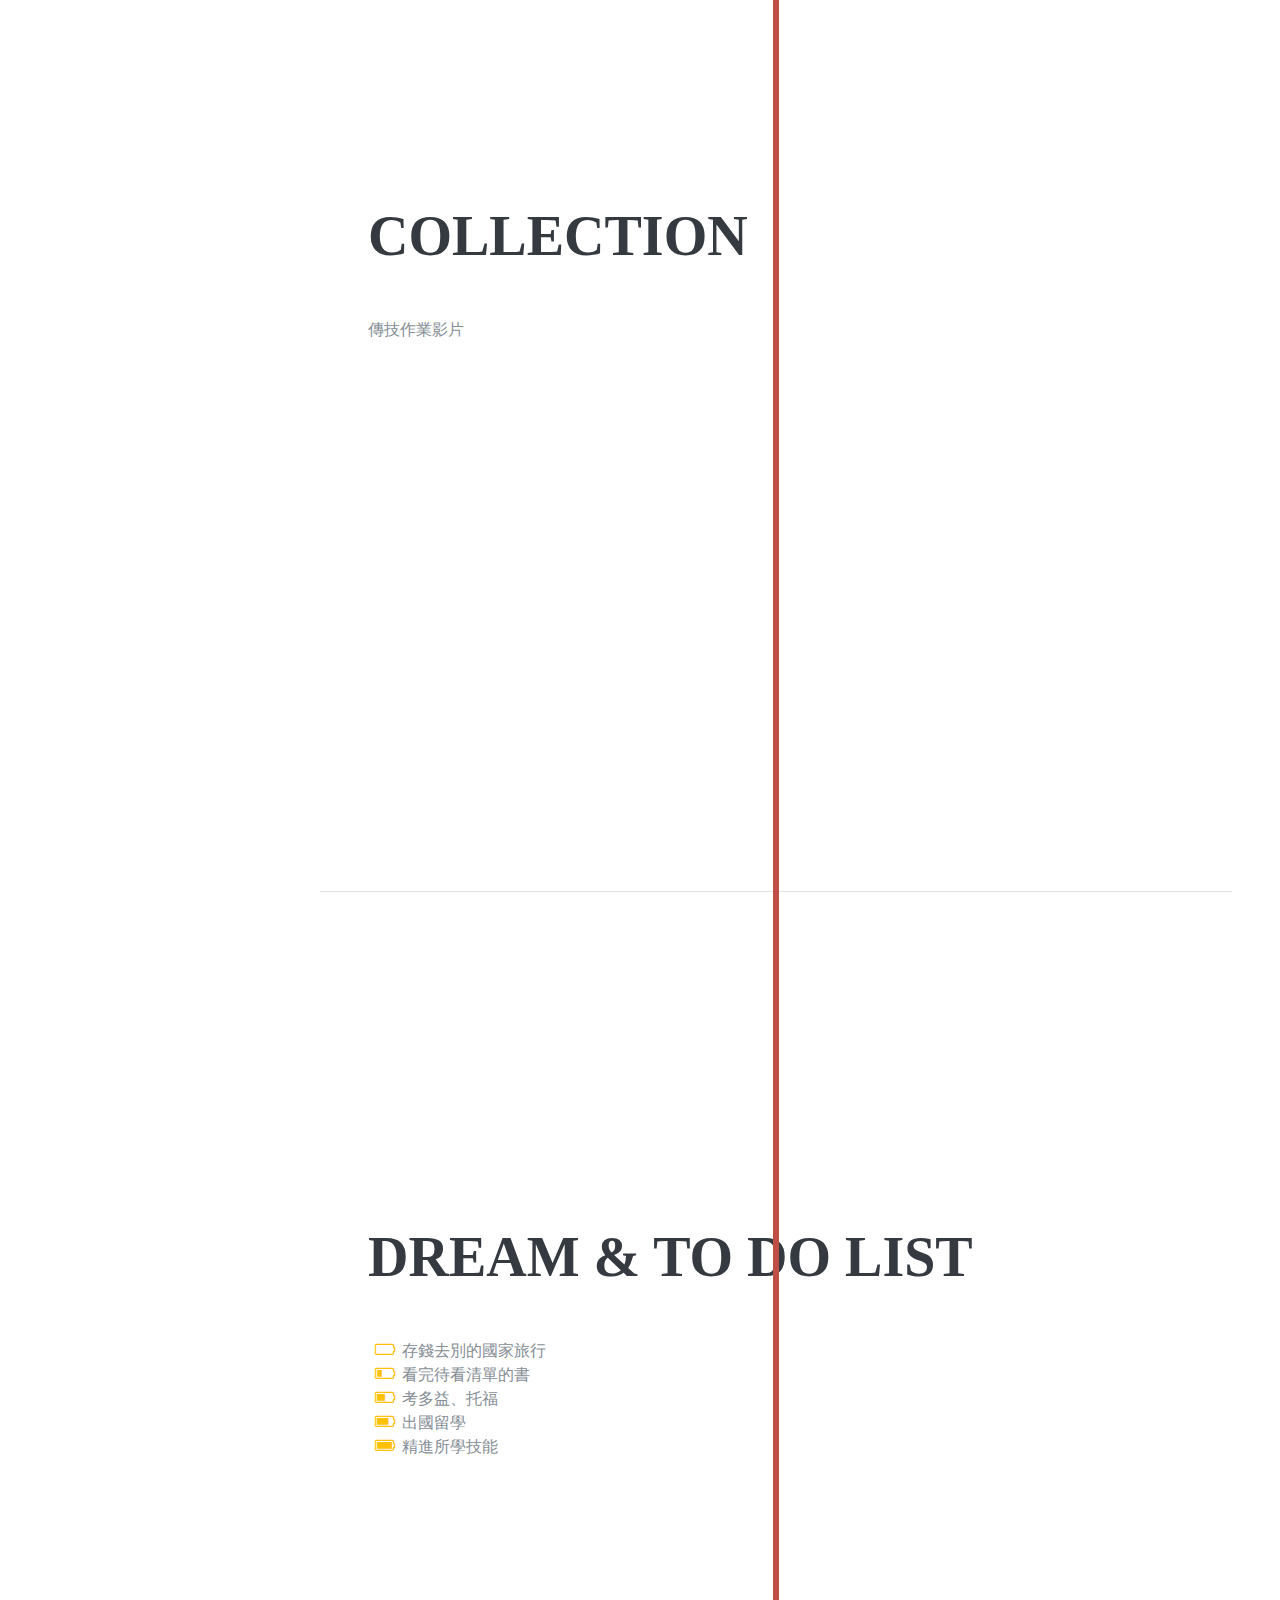
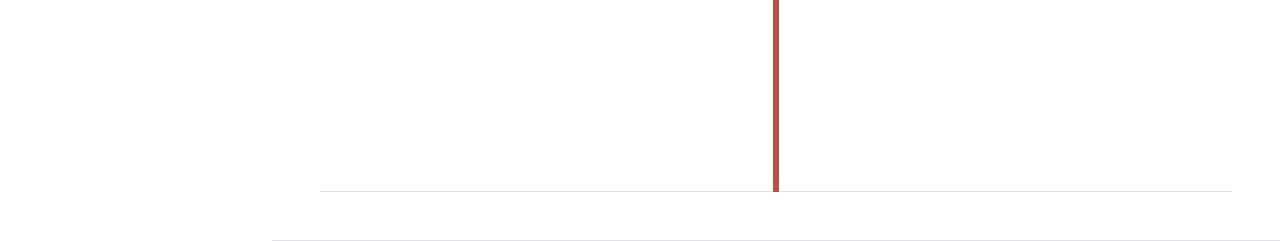
==== commit 455369fb: "Add files via upload" ====
--- a/index.html
+++ b/index.html
@@ -161,11 +161,14 @@
 			    <h3>Aug. 2014 ~ May. 2016</h3>
 				<p><span class="text-primary">中正高中</span>Zhong Zheng Senior High School</p>
 			  </div>
-			</div>
-			</div>
-			</div>
-			</section>
-		      
+            </div>
+            
+             <div class="timeline-block timeline-left">
+			  <div class="timeline-content">
+			    <h3>Aug. 2012 ~ May. 2015</h3>
+				<p><span class="text-primary">三和國中</span>Sanhe Junior High School</p>
+			  </div>
+            </div>
 
       <section class="resume-section p-3 p-lg-5 d-flex flex-column" id="skills">
         <div class="my-auto">
@@ -212,6 +215,7 @@
           <h2 class="mb-5">Collection</h2>
           <p>傳技作業影片</p>
           <iframe width="560" height="315" src="https://www.youtube.com/embed/wiW99GGfZ_w" frameborder="0" allow="autoplay; encrypted-media" allowfullscreen></iframe>
+          
         </div>
       </section>
 
--- a/css/resume.min.css
+++ b/css/resume.min.css
@@ -0,0 +1 @@
+body{font-family:'Open Sans',serif;padding-top:54px;color:#868e96}@media (min-width:992px){body{padding-top:0;padding-left:17rem}}h1,h2,h3,h4,h5,h6{font-family:'Saira Extra Condensed',serif;font-weight:700;text-transform:uppercase;color:#343a40}h1{font-size:6rem;line-height:5.5rem}h2{font-size:3.5rem}.subheading{text-transform:uppercase;font-weight:500;font-family:'Saira Extra Condensed',serif;font-size:1.35rem}.list-social-icons a{color:#495057}.list-social-icons a:hover{color:#bd5d38}.list-social-icons a .fa-lg{font-size:1.75rem}.list-icons{font-size:3rem}.list-icons .list-inline-item i:hover{color:#bd5d38}#sideNav .navbar-nav .nav-item .nav-link{font-weight:600;text-transform:uppercase}@media (min-width:992px){#sideNav{text-align:center;position:fixed;top:0;left:0;display:flex;flex-direction:column;width:17rem;height:100vh}#sideNav .navbar-brand{display:flex;margin:auto auto 0;padding:.5rem}#sideNav .navbar-brand .img-profile{max-width:10rem;max-height:10rem;border:.5rem solid rgba(255,255,255,.2)}#sideNav .navbar-collapse{display:flex;align-items:flex-start;flex-grow:0;width:100%;margin-bottom:auto}#sideNav .navbar-collapse .navbar-nav{flex-direction:column;width:100%}#sideNav .navbar-collapse .navbar-nav .nav-item{display:block}#sideNav .navbar-collapse .navbar-nav .nav-item .nav-link{display:block}}section.resume-section{border-bottom:1px solid #dee2e6;padding-top:5rem!important;padding-bottom:5rem!important}section.resume-section .resume-item .resume-date{min-width:none}@media (min-width:768px){section.resume-section{min-height:100vh}section.resume-section .resume-item .resume-date{min-width:18rem}}@media (min-width:992px){section.resume-section{padding-top:3rem!important;padding-bottom:3rem!important}}.bg-primary{background-color:#f6a2bc!important}.text-primary{color:#f6a2bc!important}a{color:#f6a2bc}a:active,a:focus,a:hover{color:#f6a2bc}--- a/css/myresume.css
+++ b/css/myresume.css
@@ -4,196 +4,94 @@
 	font-family: "Noto Sans", "Noto Sans TC";
 }
 
-h1 {
+h1,
+h2 {
 	font-family: inherit;
-	text-transform: none;
-	line-height: 6rem;
 }
-
-.subheading {
+h3 {
 	font-family: inherit;
-	text-transform: none;
-	margin-top: 1rem;
 }
-
 h2 {
-    font-family: inherit;
+	font-family: inherit;
 }
 
 h3 {
-    font-family: inherit;
+	font-family: inherit;
 }
 
 .timeline {
-
-    position: relative;
-
-    max-width:1200px;
-
-    margin: 0 auto;
-
+  position: relative;
+  margin: 0 auto;
 }
 
-
-
 .timeline::after {
-
-    content: '';
-
-    position: absolute;
-
-    width: 6px;
-
-    background-color: #bd5d38;
-
-    top: 0;
-
-    bottom: 0;
-
-    left: 50%;
-
-    margin-left: -3px;
-
+  content: '';
+  position: absolute;
+  width: 6px;
+  background-color: #be4f46;
+  top: 0;
+  bottom: 0;
+  left: 50%;
+  margin-left: -3px;
 }
 
-
+.timeline-block {
+  padding: 10px 40px;
+  position: relative;
+  background-color: inherit;
+  width: 50%;
+}
 
 /* The circles on the timeline */
-
 .timeline-block::after {
-
-	content: '';
-
-	position: absolute;
-
-	width: 25px; 
-
-	height: 25px;
-
-	right: 100px;
-
-	background-color: white;
-
-	border: 4px solid #bd5d38;
-
-	top: 0px;
-
-	border-radius: 50%;
-
-	z-index: 1;
-
+  content: '';
+  position: absolute;
+  width: 25px;
+  height: 25px;
+  right: -12px;
+  background-color: white;
+  border: 4px solid #be4f46;
+  top: 15px;
+  border-radius: 50%;
+  z-index: 1;
 }
 
-/* place the container to the left */
-
-.timeline-left{
-
-	left: 0;
-
+/* Place the container to the left */
+.timeline-left {
+  left: 0;
 }
 
 /* Place the container to the right */
-
-.timeline-right{
-
-	left: 50%;
-
+.timeline-right {
+  left: 50%;
 }
 
 /* Fix the circle for containers on the right side */
-
-.timeline-right::after{
-
-	left: 0;
-
+.timeline-right::after {
+  left: -12px;
 }
 
 /* Media queries - Responsive timeline on screens less than 992px wide */
-
 @media screen and (max-width: 992px) {
-
-	/* Place the timeline to the left */
-
-	.timeline::after{
-
-		left: 31px;
-
-	}
-
-}
-
-/* Media queries - Responsive timeline on screens less than 992px wide */
-
- @media screen and (max-width: 992px) {
-
-	 /* Place the timeline to the left */
-
-	 .timeline::after {
-
-		 left: 31px;
-
-	 }
-
-	 /* Full-width containers */
-
-	 .timeline-block {
-
-		 width: 100%;
-
-		 padding-left: 70px;
-
-		 padding-right: 25px;
-
-	 }
-
-	 /* Make all right containers behave like the left ones */
-
-	 .timeline-right {
-
-		 left: 50%;
-
-	 }
-
- }
-
- /* Media queries - Responsive timeline on screens less than 992px wide */
-
- @media screen and (max-width: 992px) {
-
-	 /* Place the timeline to the left */
-
-	 .timeline::after {
-
-		 left: 31px;
-
-	 }
-
-	 /* Full-width containers */
-
-	 .timeline-block {
-
-		 width: 100%;
-
-		 padding-left: 70px;
-
-		 padding-right: 25px;
-
-	 }
-
-	 /* Make all right containers behave like the left ones */
-
-	 .timeline-right {
-
-		 left: 0%;
-
-	 }
-
- /* Make sure all circles are at the same spot */
-
- .timeline-left::after, .timeline-right::after{
-
-	 left: 17px;
-
- }
-
- }+/* Place the timelime to the left */
+  .timeline::after {
+    left: 31px;
+  }
+  
+  /* Full-width containers */
+  .timeline-block {
+    width: 100%;
+    padding-left: 70px;
+    padding-right: 25px;
+  }
+  
+  /* Make all right containers behave like the left ones */
+  .timeline-right {
+    left: 0%;
+  }
+  
+  /* Make sure all circles are at the same spot */
+  .timeline-left::after, .timeline-right::after {
+    left: 17px;
+  }
+}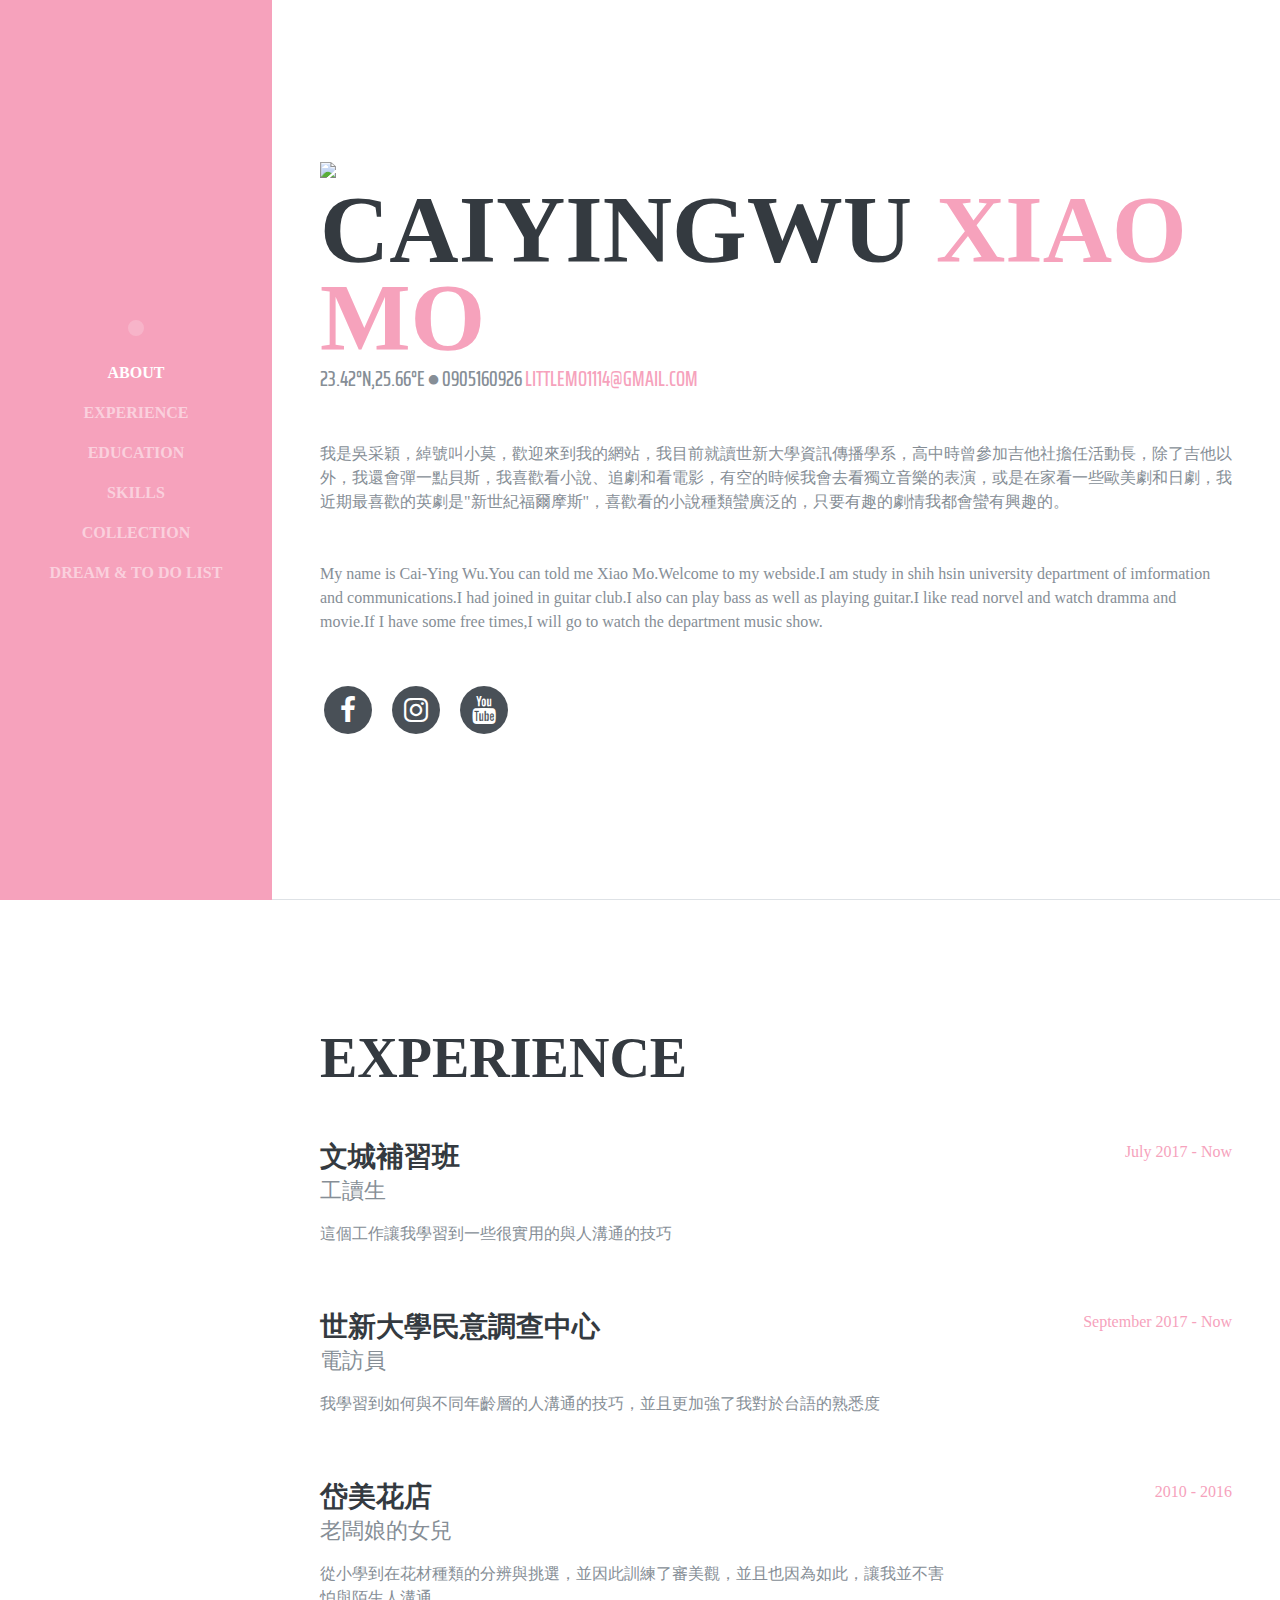
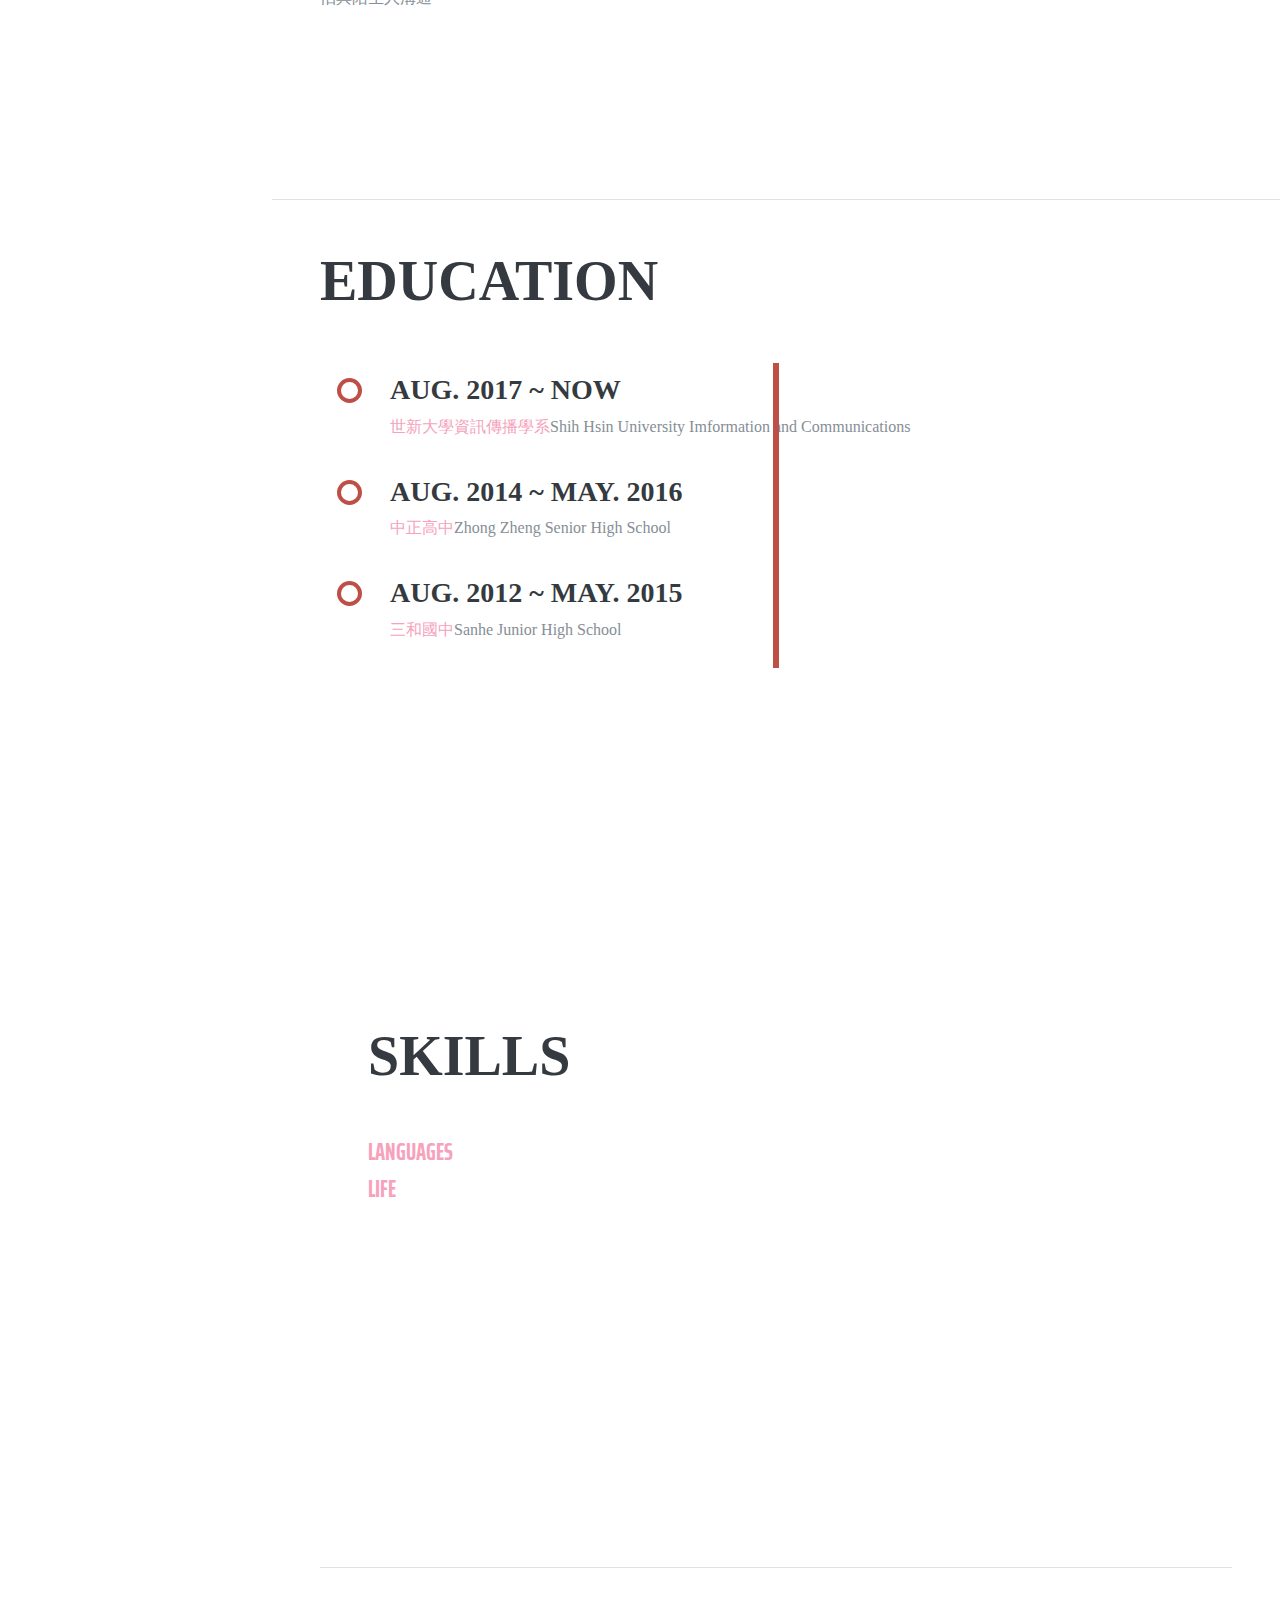
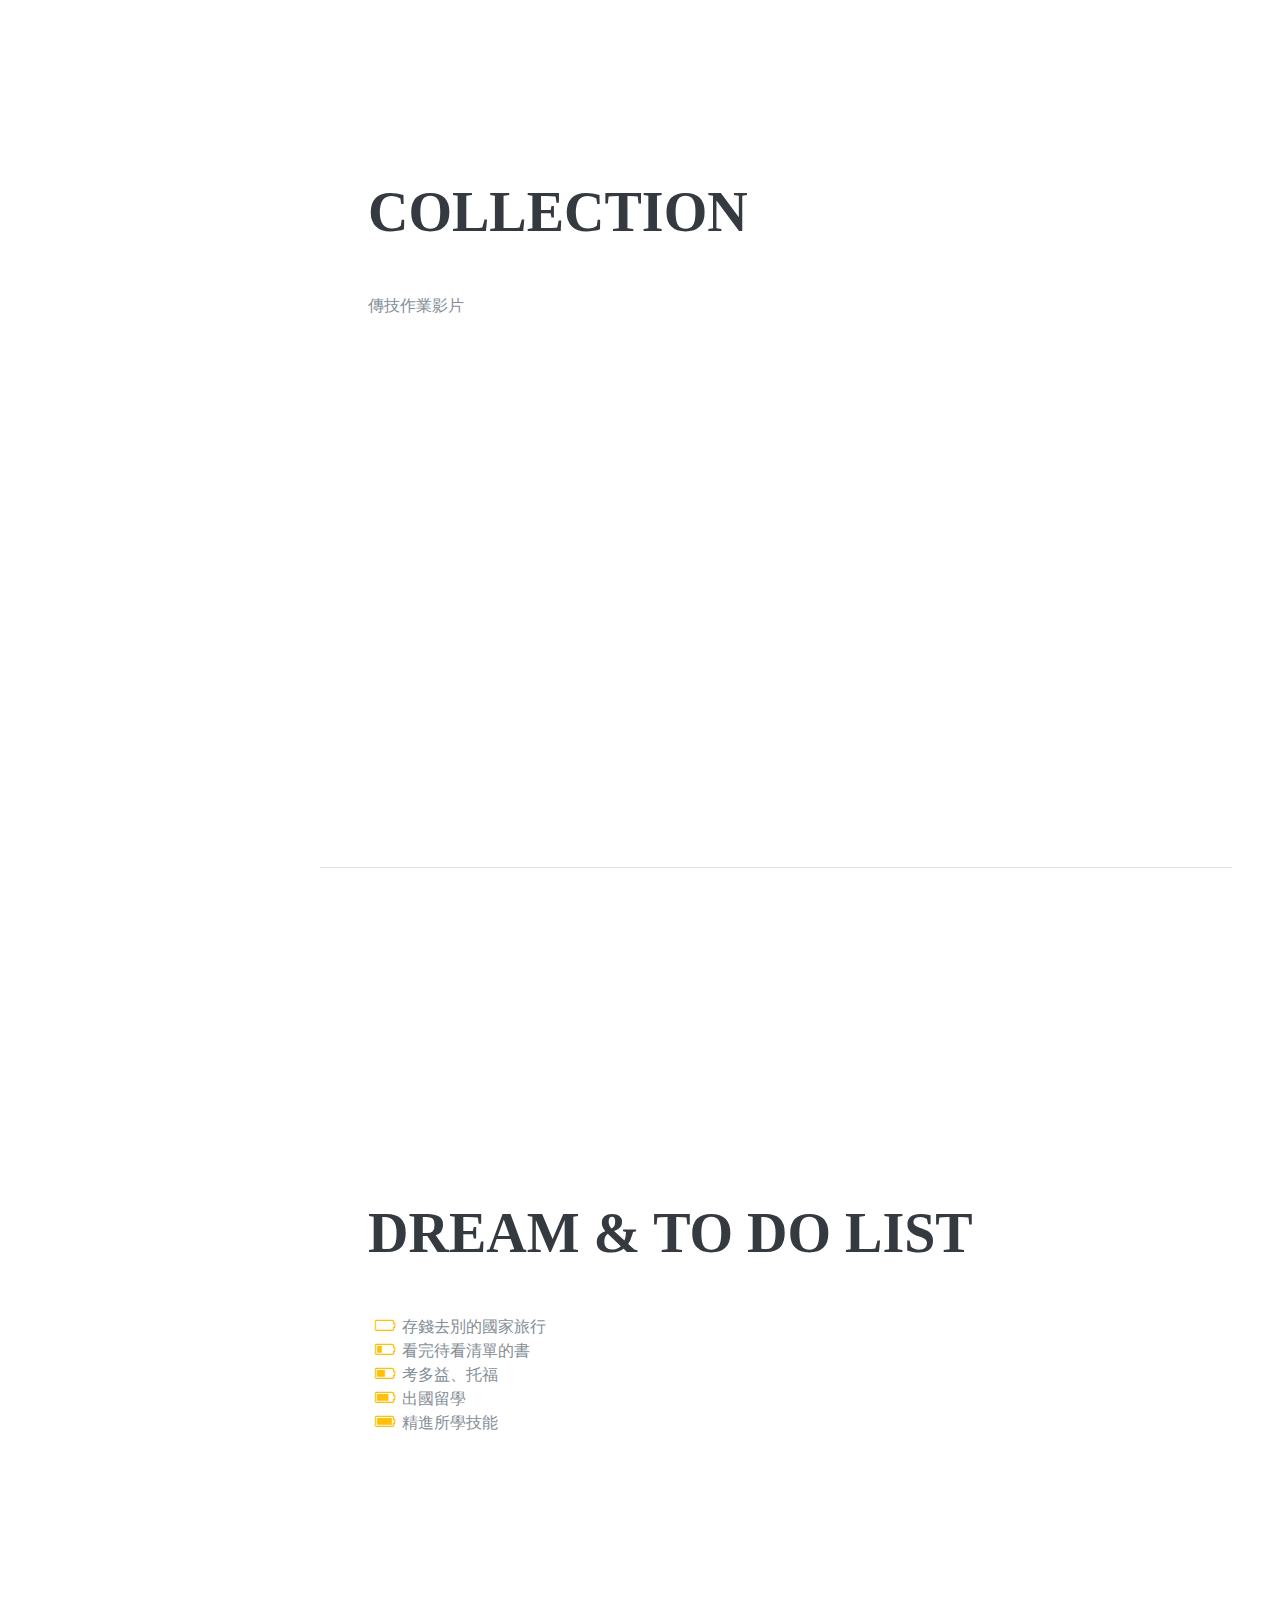
==== commit 0e35ad9d: "Update index.html" ====
--- a/index.html
+++ b/index.html
@@ -169,6 +169,7 @@
 				<p><span class="text-primary">三和國中</span>Sanhe Junior High School</p>
 			  </div>
             </div>
+	  </div class="timeline">
 
       <section class="resume-section p-3 p-lg-5 d-flex flex-column" id="skills">
         <div class="my-auto">
--- a/css/myresume.css
+++ b/css/myresume.css
@@ -76,6 +76,7 @@
 /* Place the timelime to the left */
   .timeline::after {
     left: 31px;
+	  }
   }
   
   /* Full-width containers */
@@ -94,4 +95,3 @@
   .timeline-left::after, .timeline-right::after {
     left: 17px;
   }
-}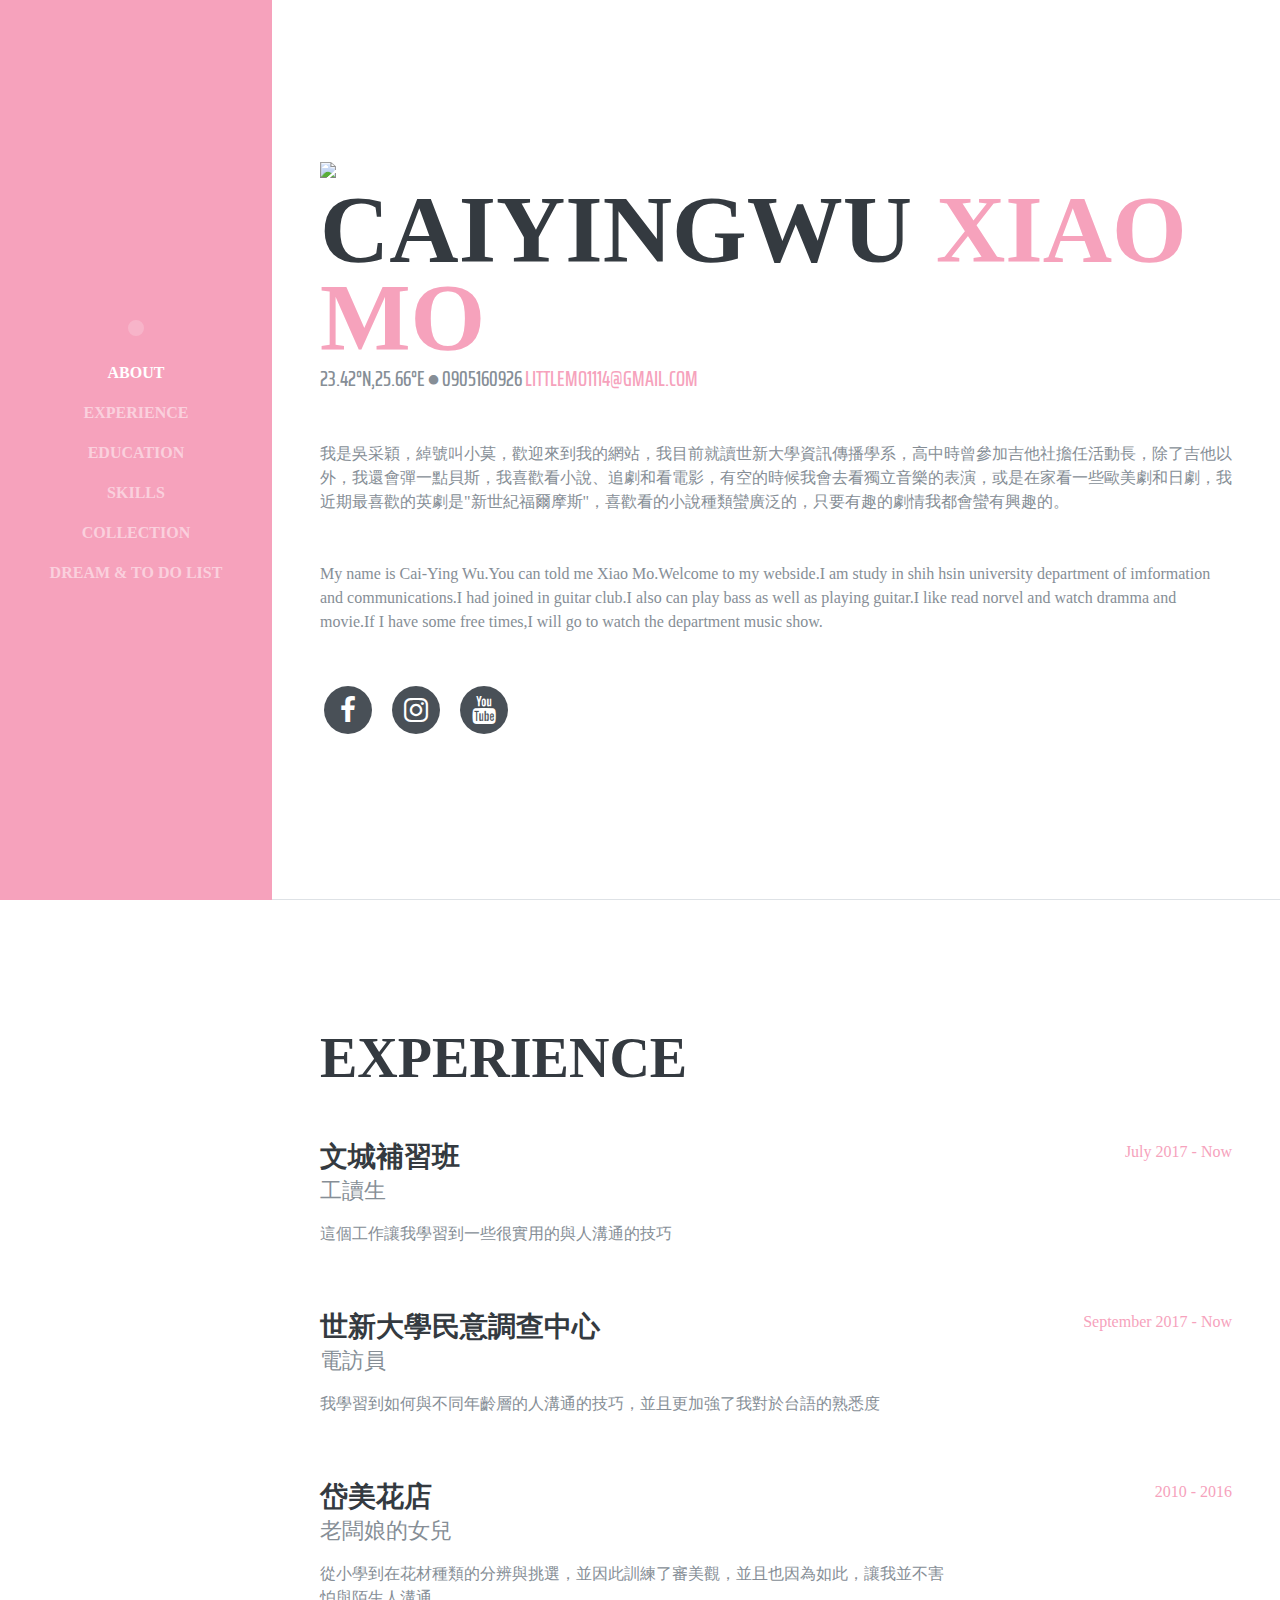
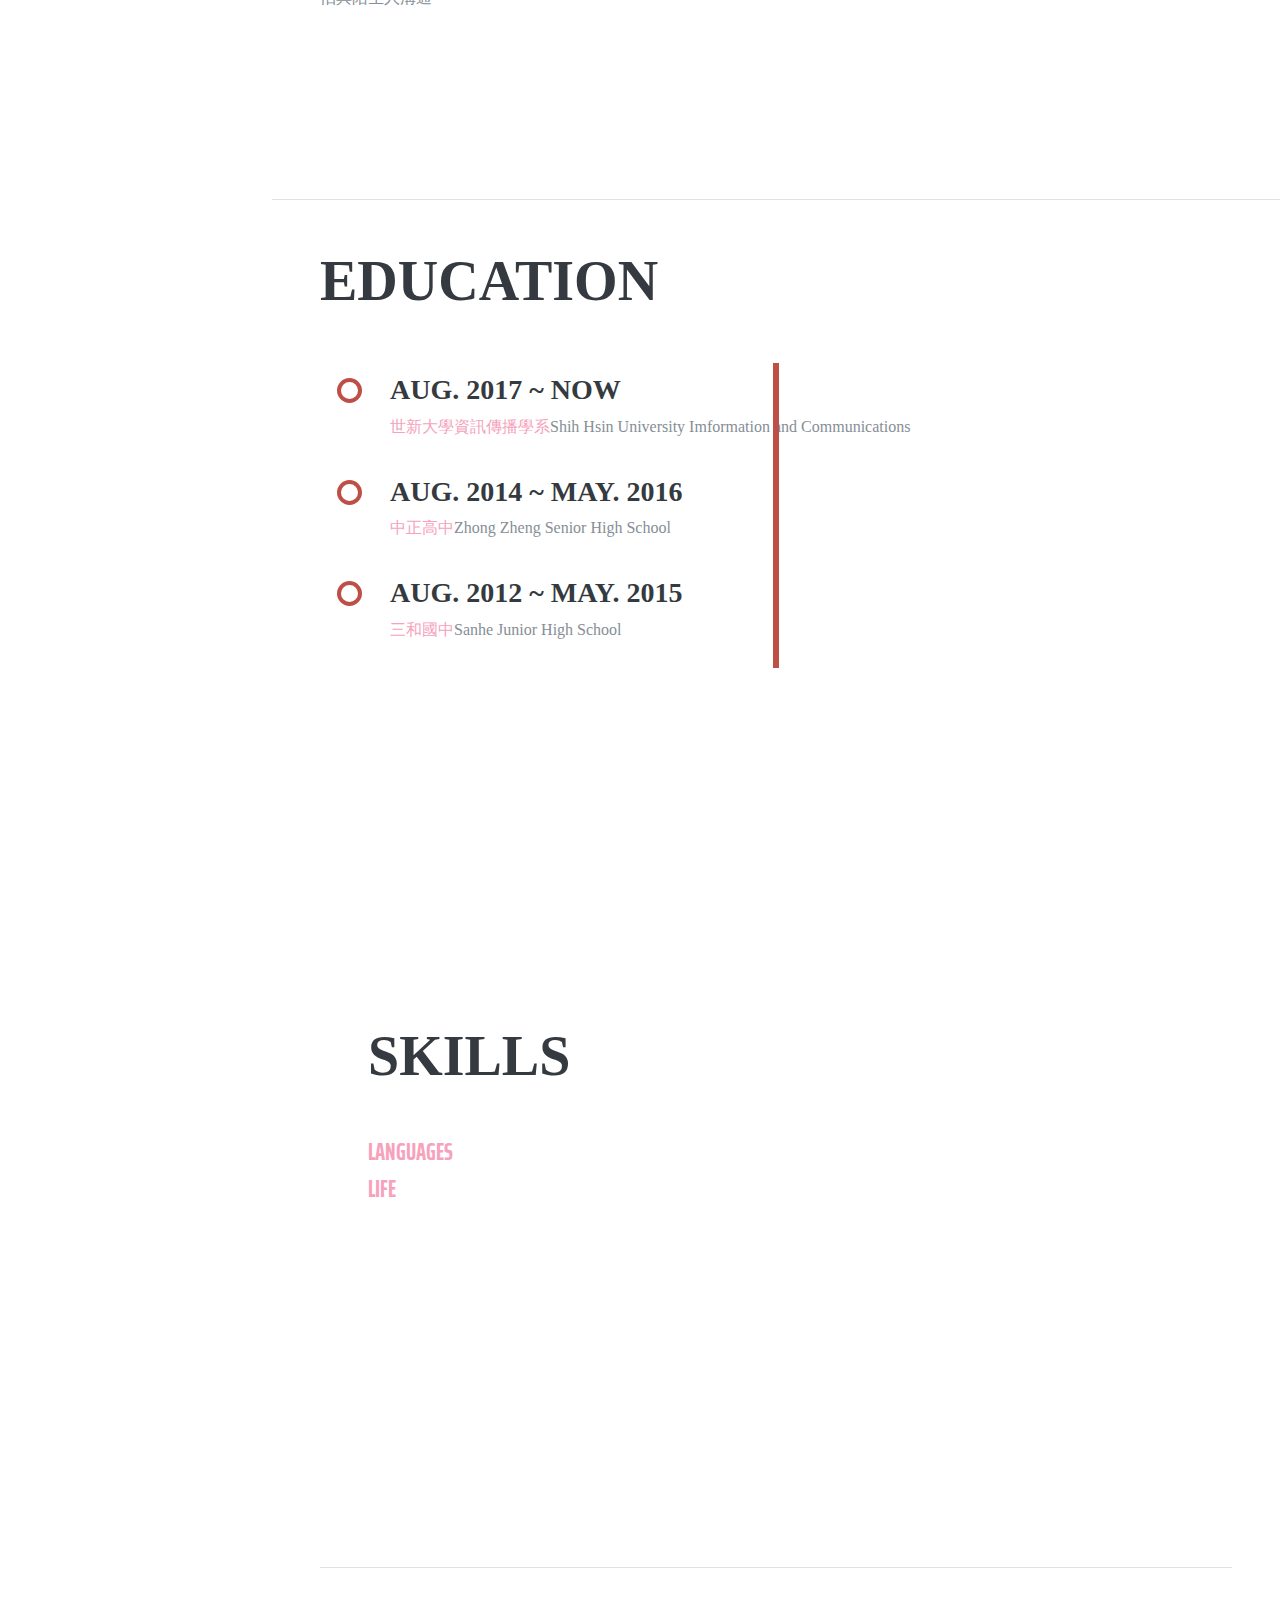
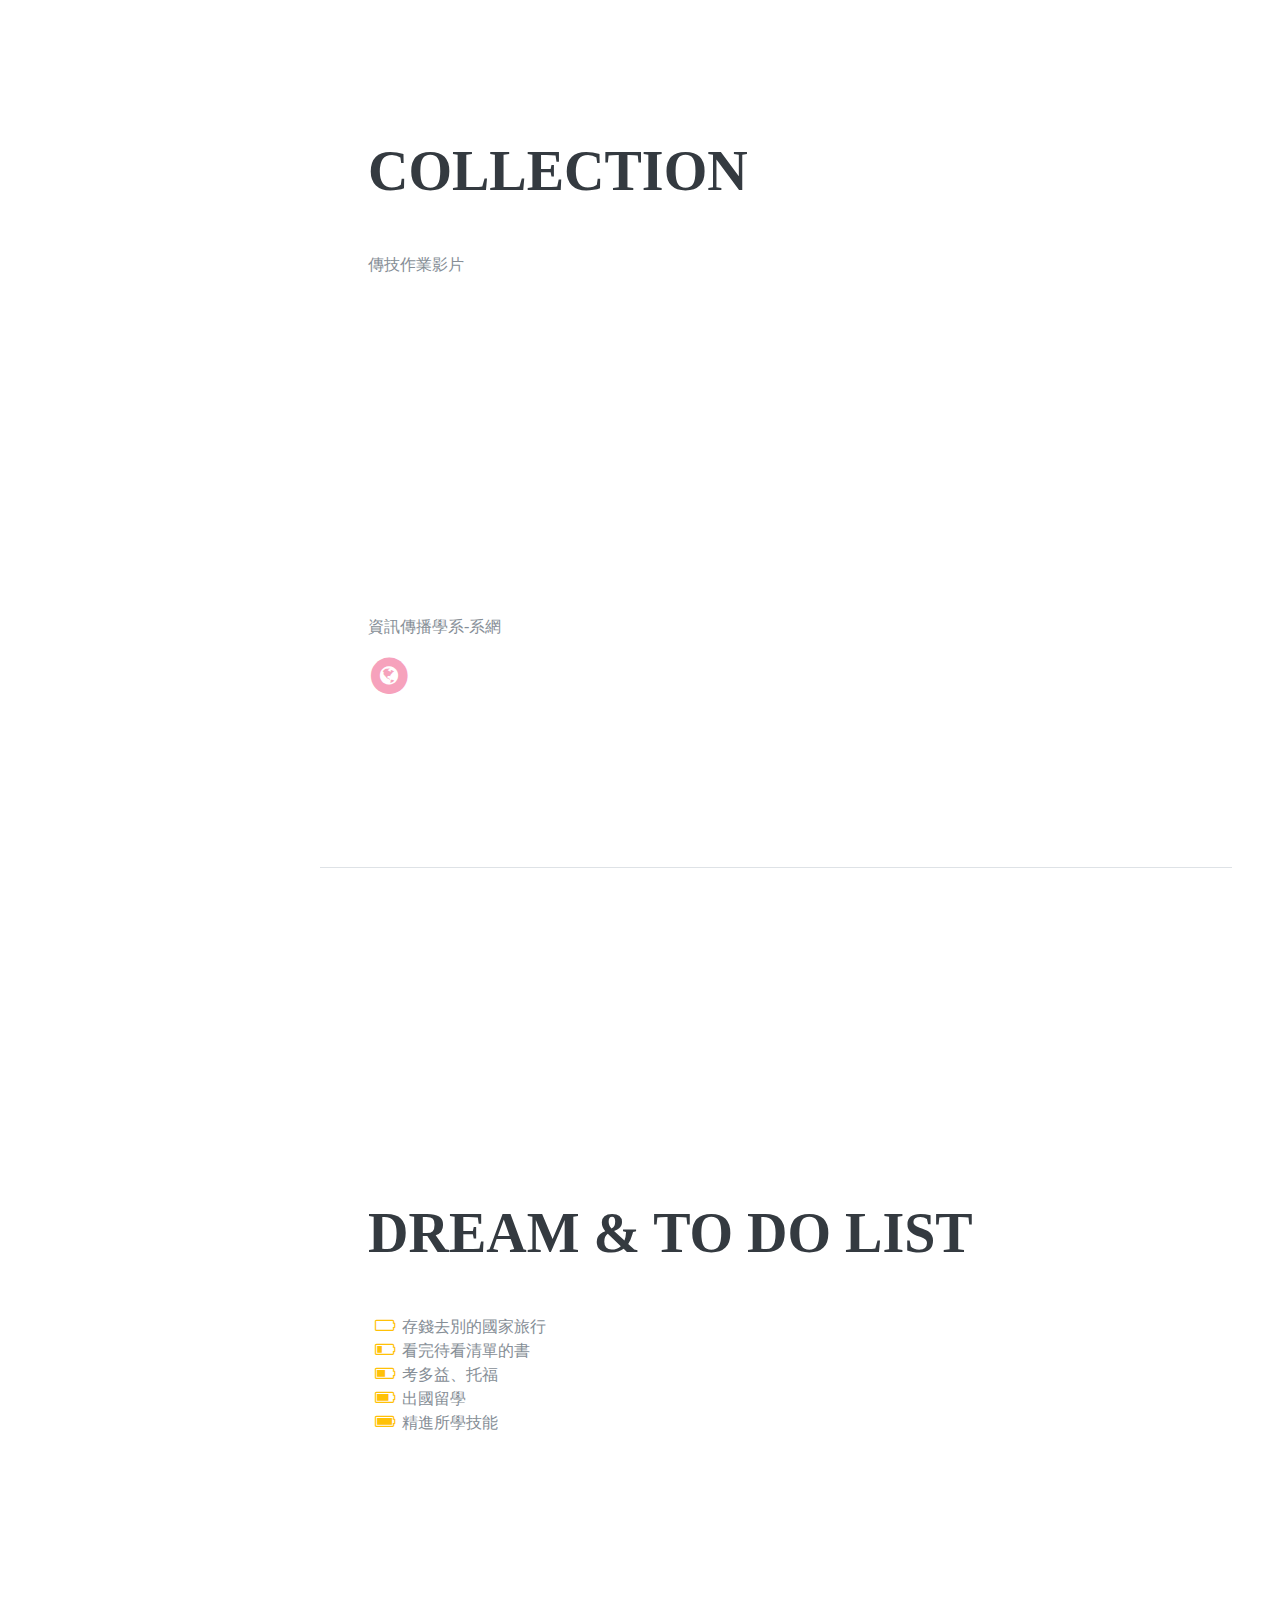
==== commit d4804f9a: "Update index.html" ====
--- a/index.html
+++ b/index.html
@@ -140,7 +140,6 @@
               <span class="text-primary">2010 - 2016</span>
             </div>
           </div>
-        </div>
 
       </section>
 
@@ -149,27 +148,29 @@
           <h2 class="mb-5">Education</h2>
           
           <div class="timeline">
-			<div class="timeline-block timeline-left">
+		  
+		   <div class="timeline-block timeline-left">
 			  <div class="timeline-content">
 			    <h3>Aug. 2017 ~ Now</h3>
 				<p><span class="text-primary">世新大學資訊傳播學系</span>Shih Hsin University Imformation and Communications</p>
 			  </div>
-			  </div>
+		   </div>
 		  
 		    <div class="timeline-block timeline-right">
 			  <div class="timeline-content">
 			    <h3>Aug. 2014 ~ May. 2016</h3>
 				<p><span class="text-primary">中正高中</span>Zhong Zheng Senior High School</p>
 			  </div>
-            </div>
+                    </div>
             
-             <div class="timeline-block timeline-left">
+                    <div class="timeline-block timeline-left">
 			  <div class="timeline-content">
 			    <h3>Aug. 2012 ~ May. 2015</h3>
 				<p><span class="text-primary">三和國中</span>Sanhe Junior High School</p>
 			  </div>
-            </div>
-	  </div class="timeline">
+                    </div>
+          </div>
+	</div>	
 
       <section class="resume-section p-3 p-lg-5 d-flex flex-column" id="skills">
         <div class="my-auto">
@@ -216,7 +217,15 @@
           <h2 class="mb-5">Collection</h2>
           <p>傳技作業影片</p>
           <iframe width="560" height="315" src="https://www.youtube.com/embed/wiW99GGfZ_w" frameborder="0" allow="autoplay; encrypted-media" allowfullscreen></iframe>
-          
+          <p>資訊傳播學系-系網</p>
+	  <li class="list-inline-item">
+              <a href="https://blahblahchiakimo.github.io/shuics106websitebycyw/">
+                <span class="fa-stack fa-lg">
+                  <i class="fa fa-circle fa-stack-2x"></i>
+                  <i class="fa fa-globe fa-stack-1x fa-inverse"></i>
+                </span>
+              </a>
+            </li>
         </div>
       </section>
 
